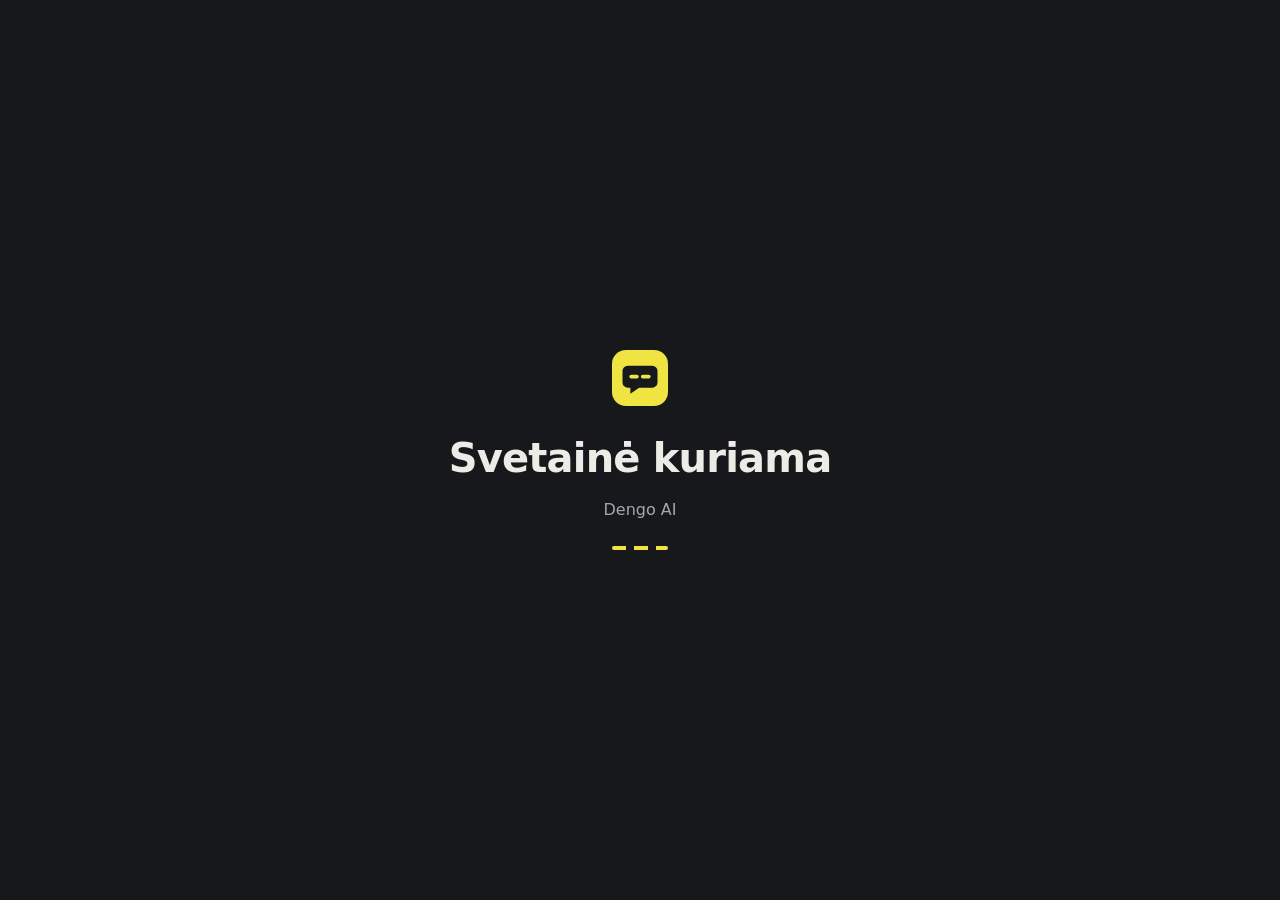
==== index.html @ 095a502c "Add files via upload" ====
<!doctype html>
<html lang="lt">
<head>
<meta charset="utf-8">
<meta name="viewport" content="width=device-width, initial-scale=1, viewport-fit=cover">
<title>Dengo AI</title>
<meta name="robots" content="noindex">
<meta name="theme-color" content="#16181b">
<link rel="icon" type="image/svg+xml" href="data:image/svg+xml,%3Csvg xmlns='http://www.w3.org/2000/svg' viewBox='0 0 32 32'%3E%3Crect width='32' height='32' rx='8' fill='%23f0e442'/%3E%3Cpath d='M9 9h14a3 3 0 0 1 3 3v6.5a3 3 0 0 1-3 3h-7.5L10.5 25v-3.5H9a3 3 0 0 1-3-3V12a3 3 0 0 1 3-3z' fill='%2316181b'/%3E%3Cpath d='M11 15.2h3.2M17.6 15.2h3.4' stroke='%23f0e442' stroke-width='2.2' stroke-linecap='round'/%3E%3C/svg%3E">
<style>
  :root { color-scheme: dark; }
  html, body { height: 100%; margin: 0; }
  body {
    box-sizing: border-box;
    display: grid; place-items: center;
    padding: 24px;
    background: #16181b; color: #ecebe6;
    font: 400 1rem/1.5 system-ui, -apple-system, "Segoe UI", Roboto, Arial, sans-serif;
    -webkit-font-smoothing: antialiased;
  }
  main { text-align: center; }
  .mark { width: 56px; height: 56px; display: block; margin: 0 auto 22px; }
  h1 { margin: 0; font-size: clamp(1.75rem, 5vw, 2.5rem); font-weight: 720; letter-spacing: -0.02em; }
  p { margin: 10px 0 0; color: #a3a8ae; }
  .road {
    width: 56px; height: 4px; margin: 24px auto 0; border-radius: 2px;
    background: repeating-linear-gradient(90deg, #f0e442 0 14px, transparent 14px 22px);
  }
</style>
</head>
<body>
<main>
  <svg class="mark" viewBox="0 0 32 32" aria-hidden="true"><rect width="32" height="32" rx="8" fill="#f0e442"/><path d="M9 9h14a3 3 0 0 1 3 3v6.5a3 3 0 0 1-3 3h-7.5L10.5 25v-3.5H9a3 3 0 0 1-3-3V12a3 3 0 0 1 3-3z" fill="#16181b"/><path d="M11 15.2h3.2M17.6 15.2h3.4" stroke="#f0e442" stroke-width="2.2" stroke-linecap="round"/></svg>
  <h1>Svetainė kuriama</h1>
  <p>Dengo AI</p>
  <div class="road" aria-hidden="true"></div>
</main>
</body>
</html>
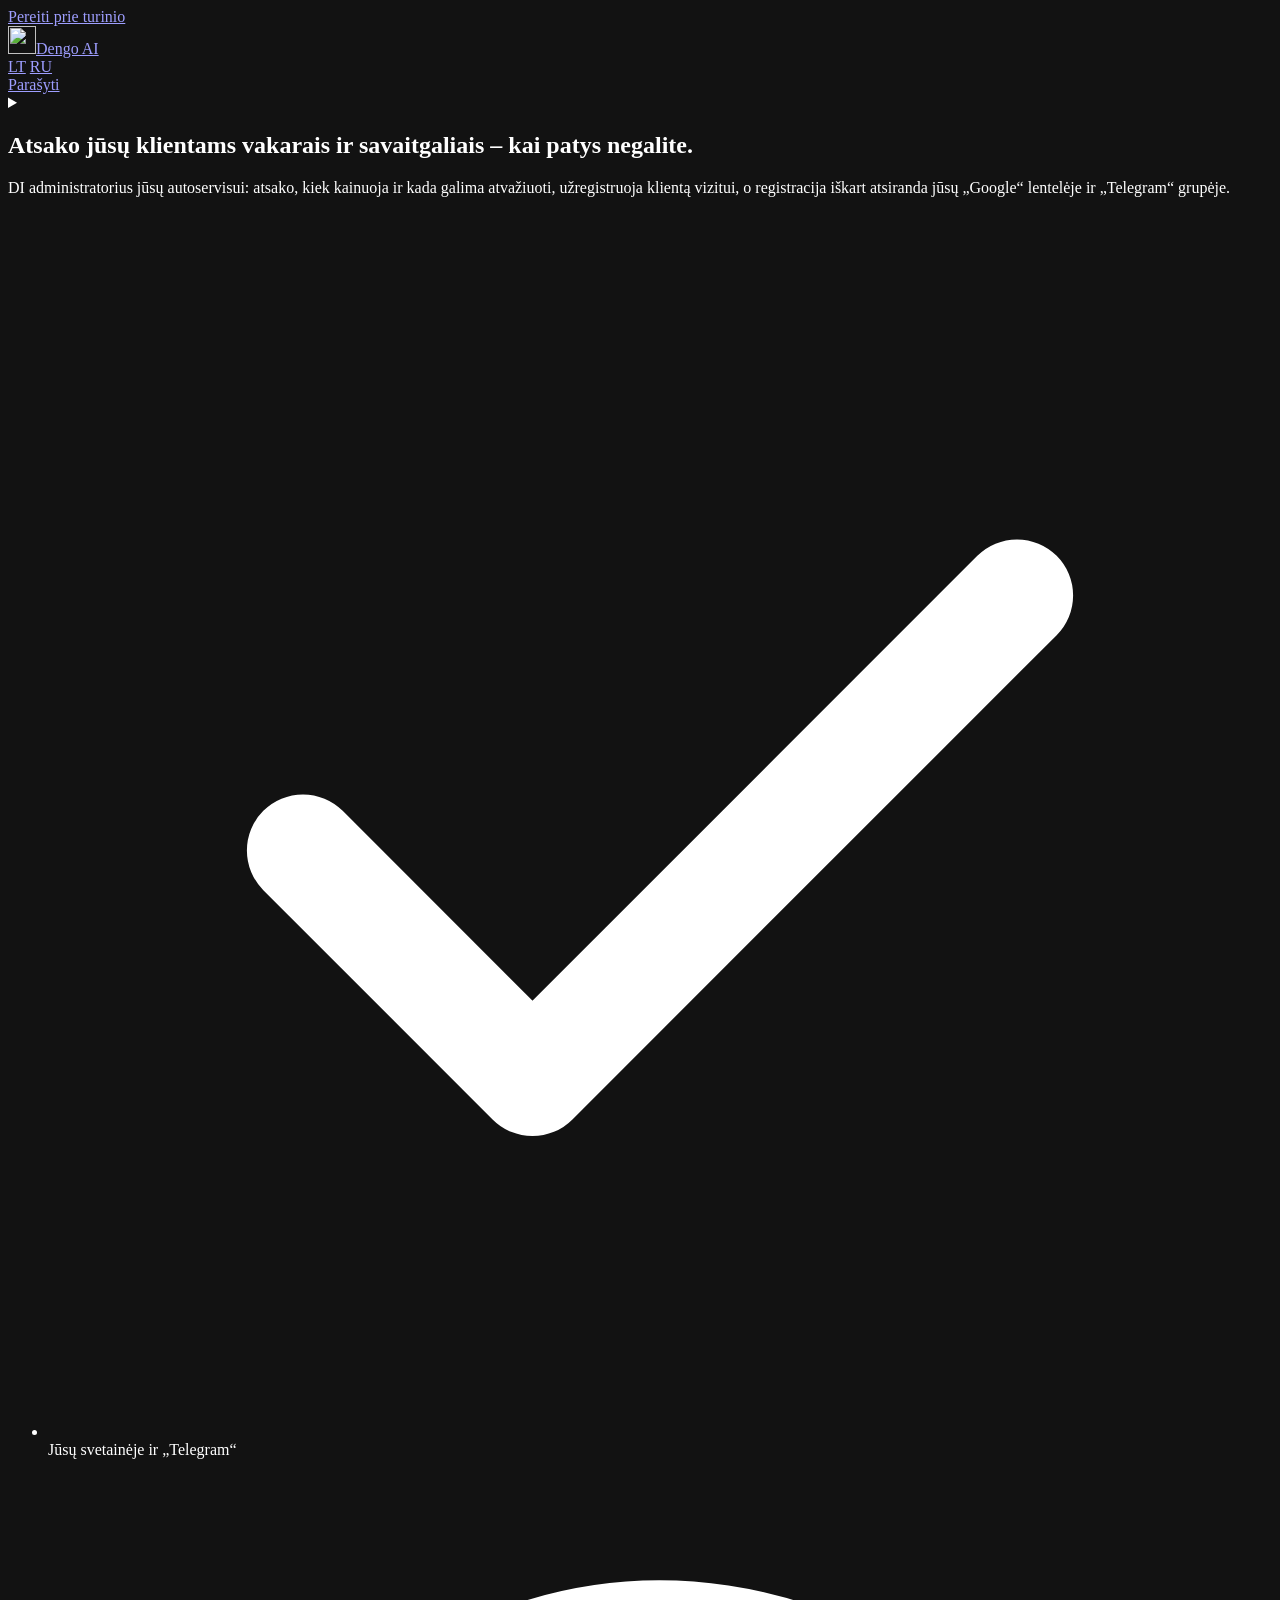
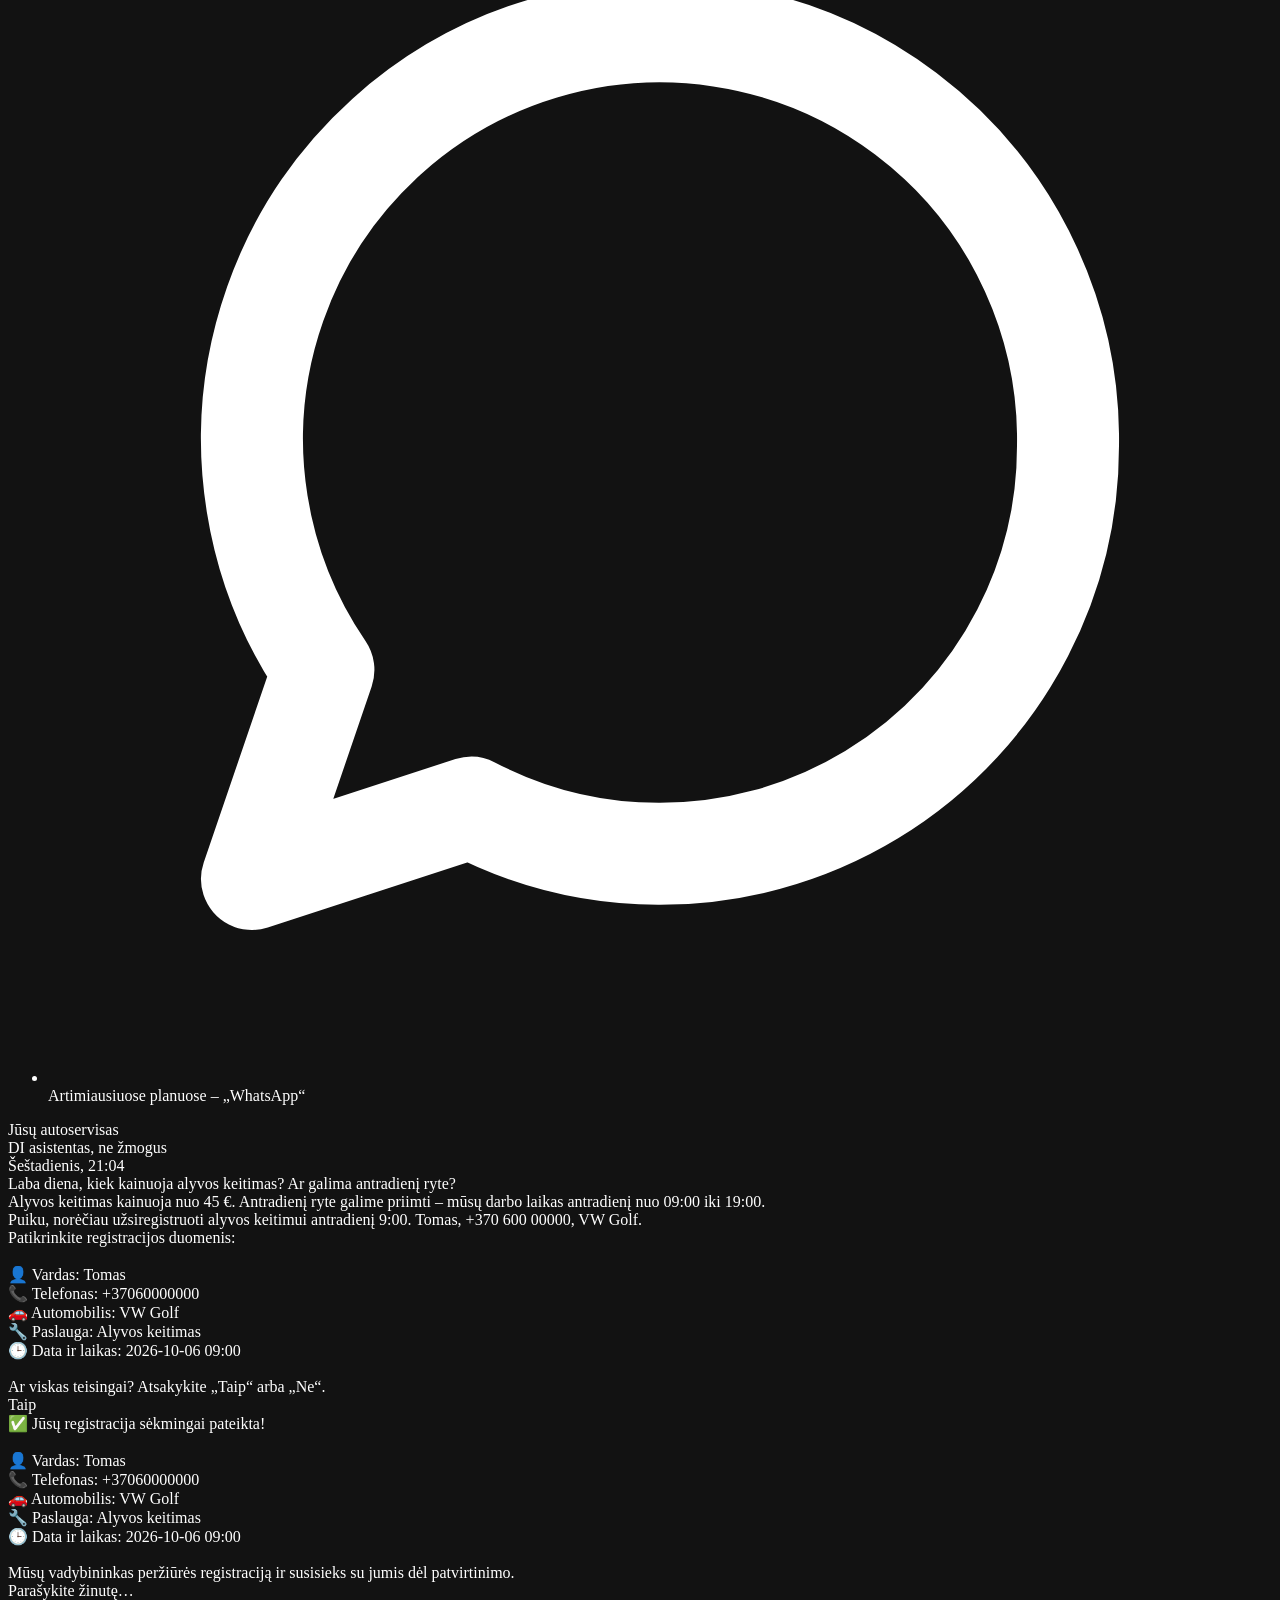
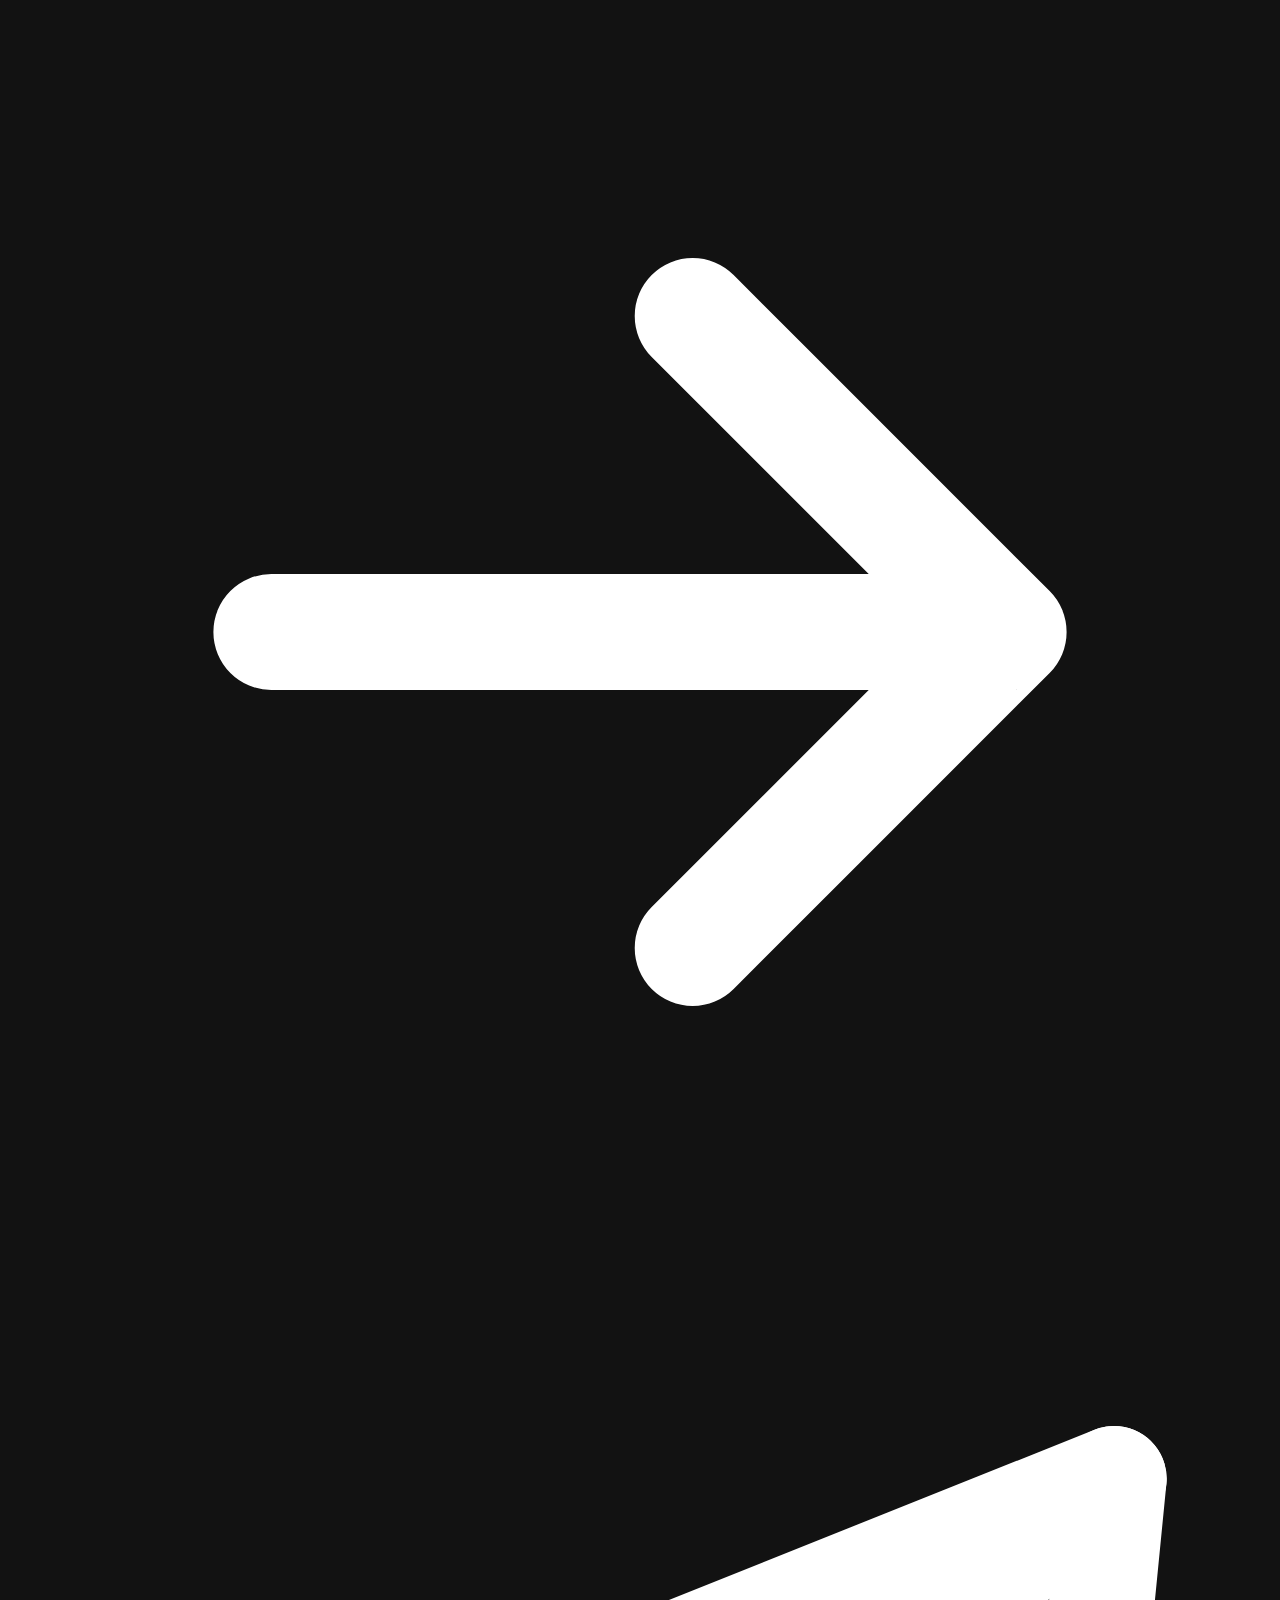
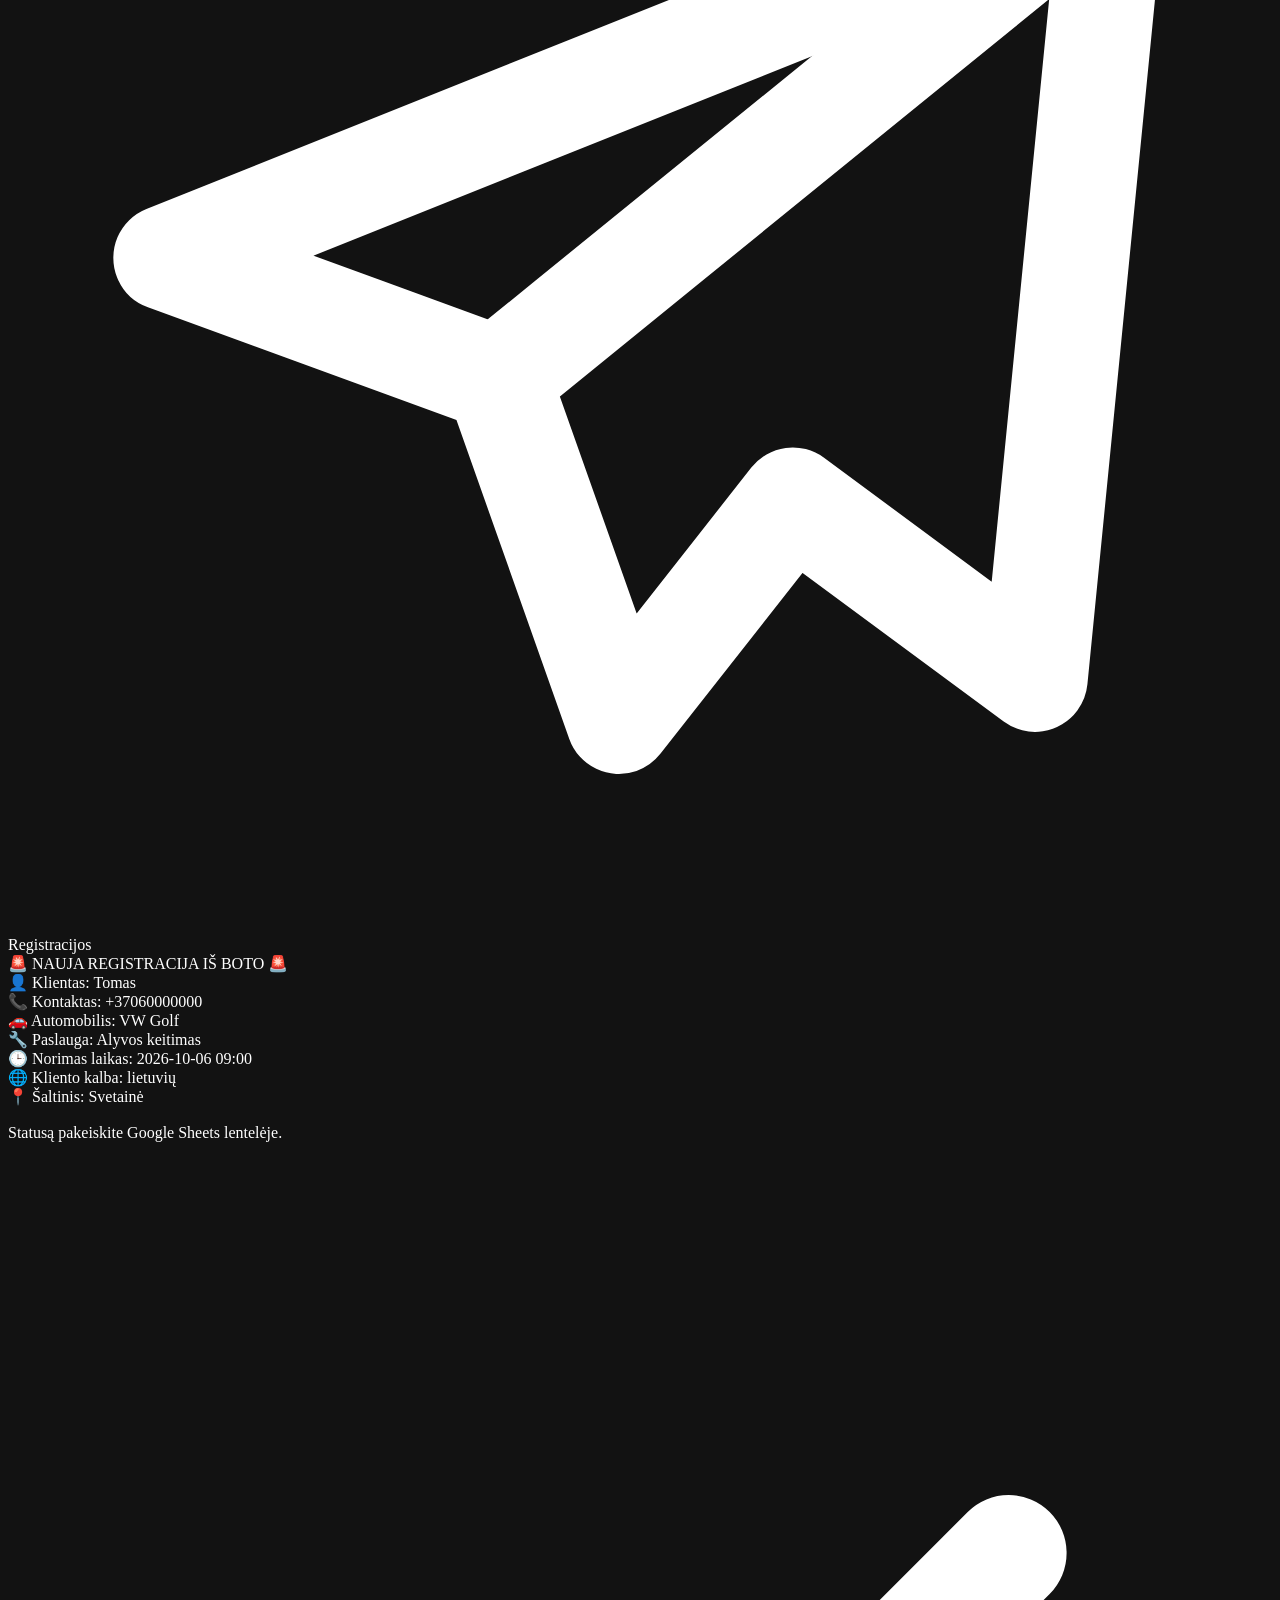
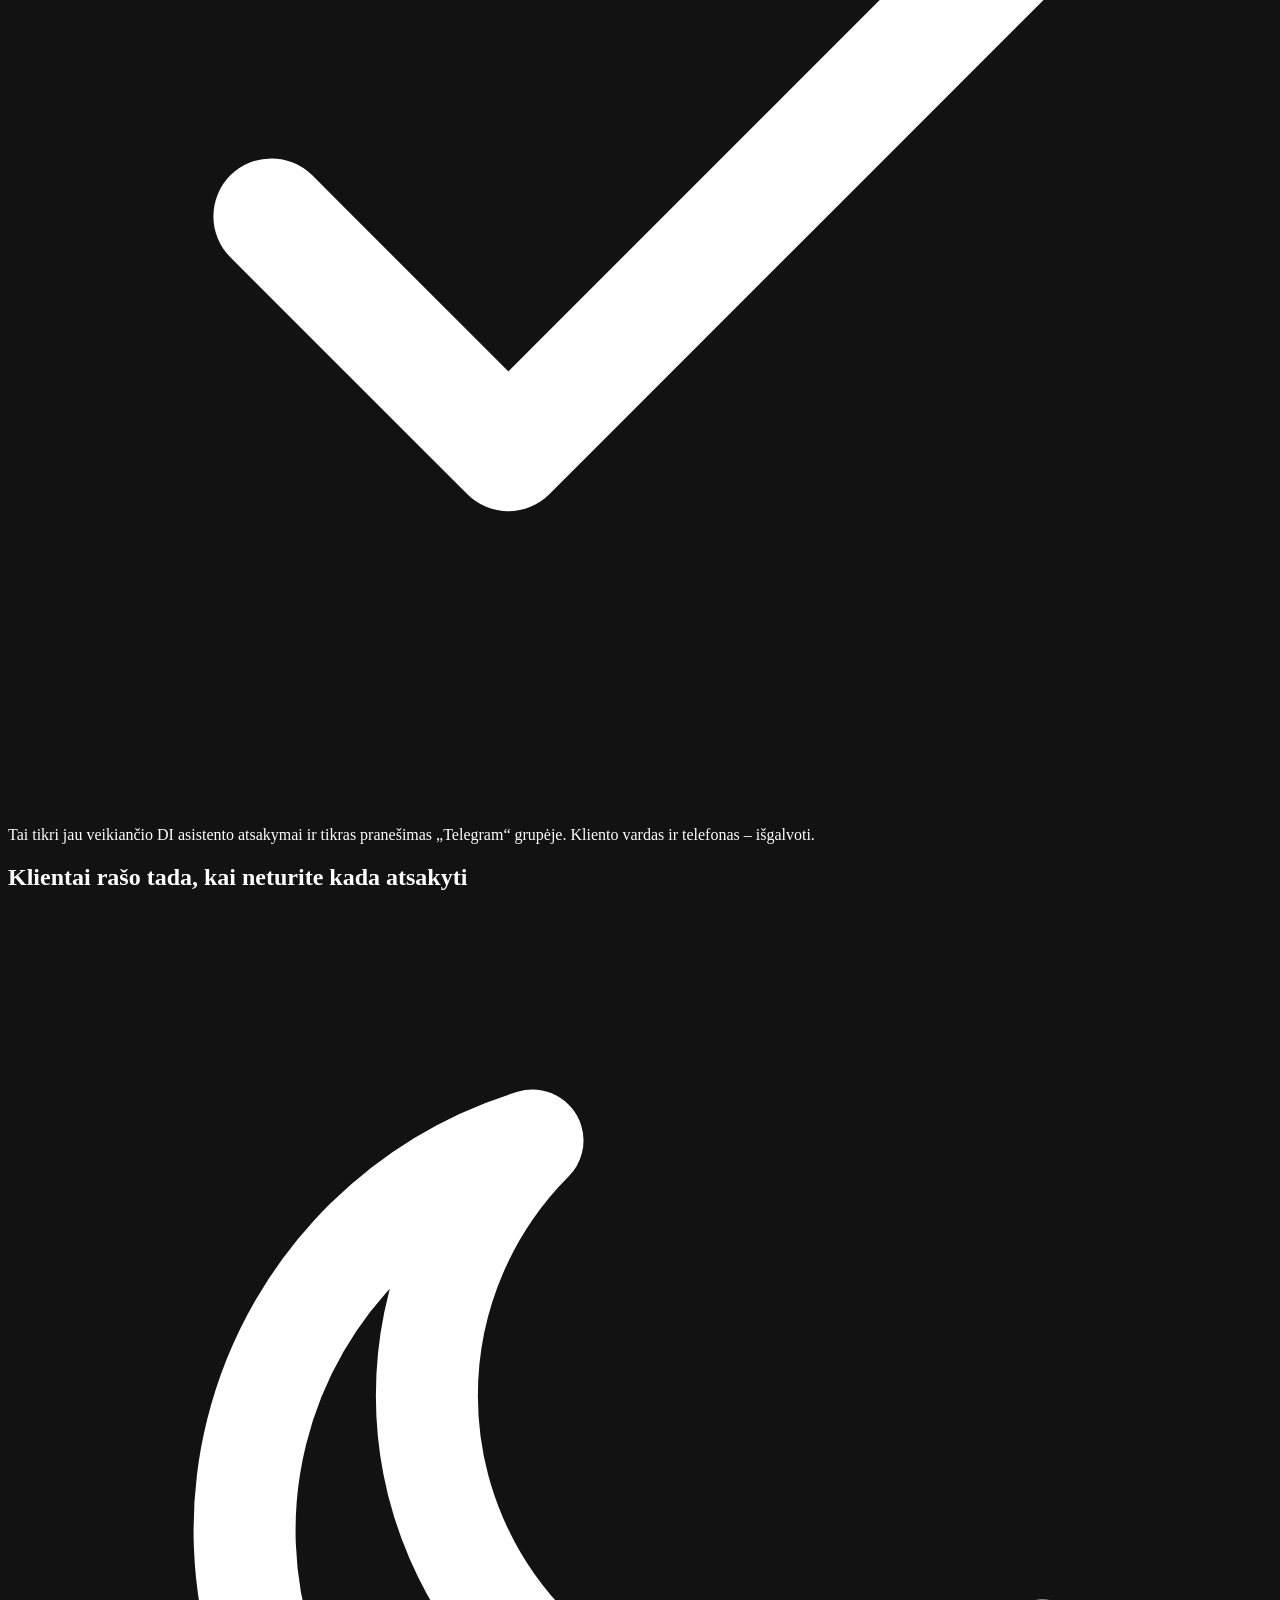
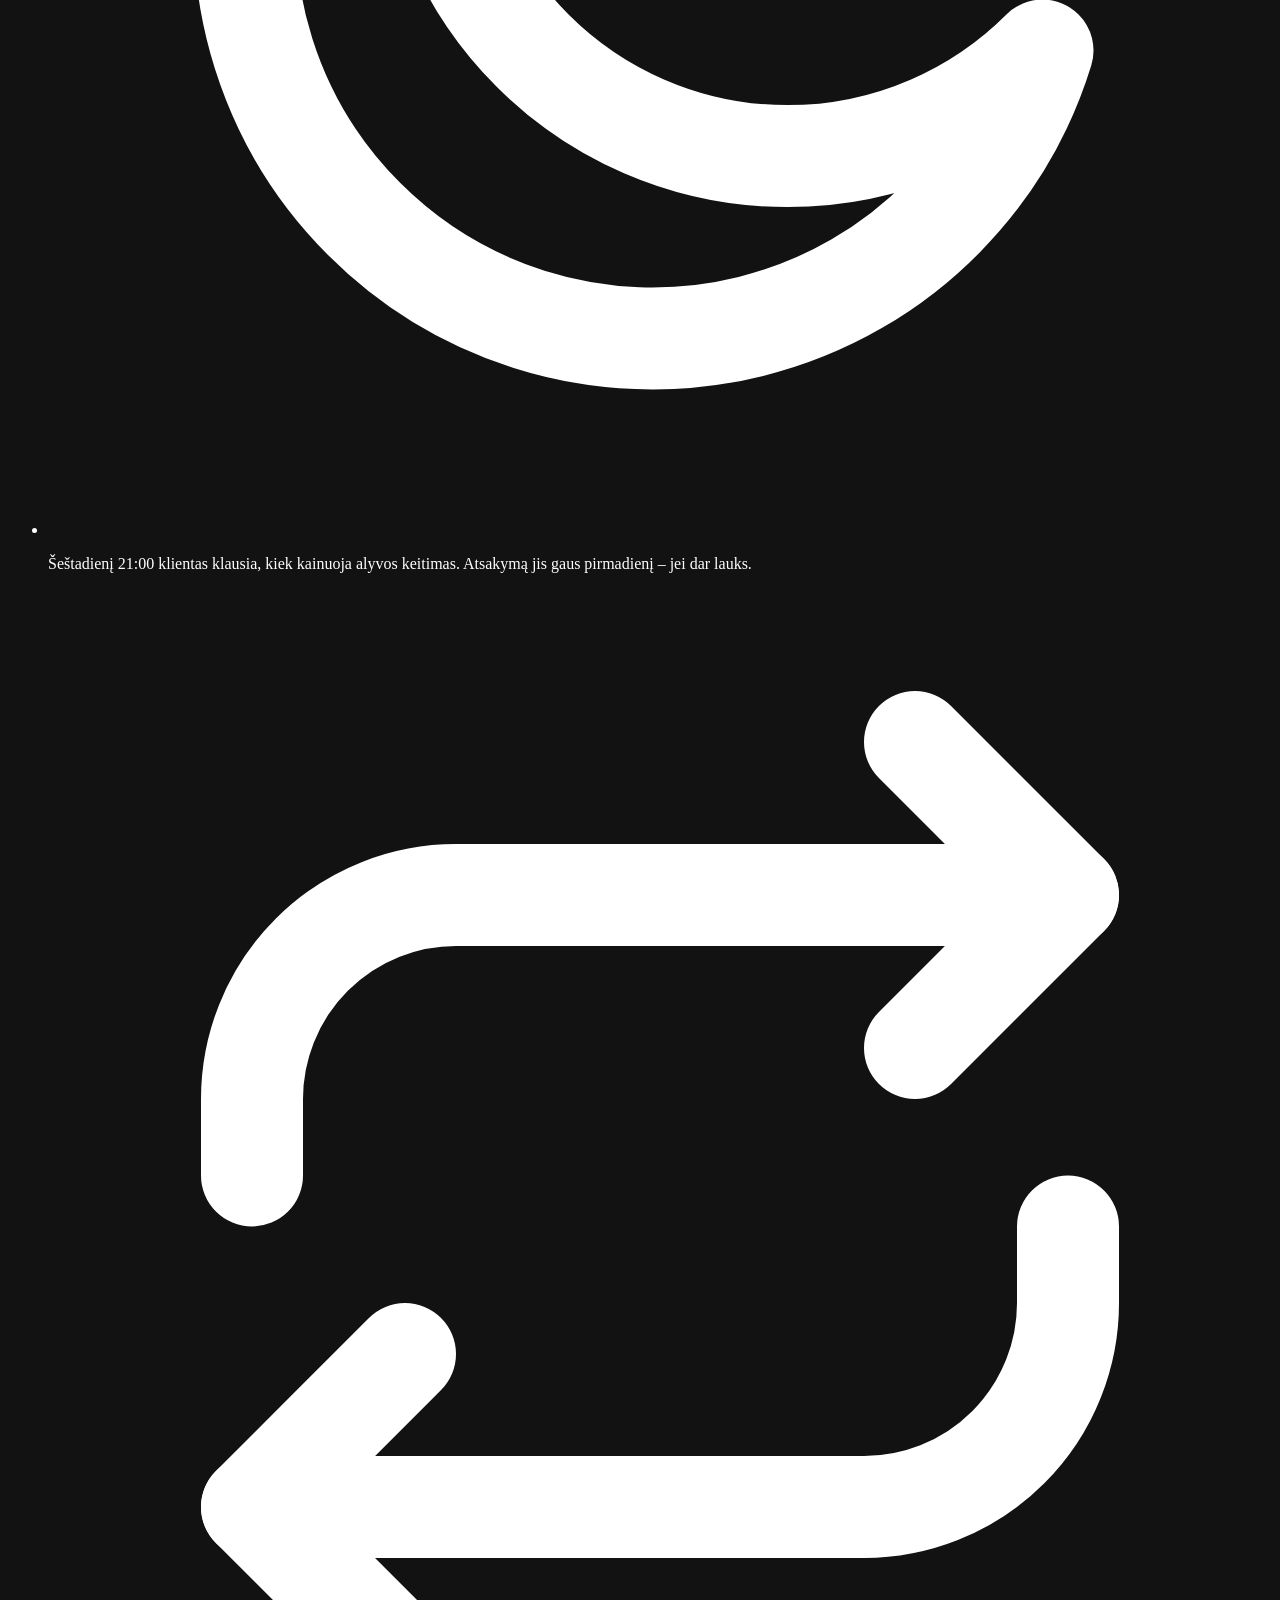
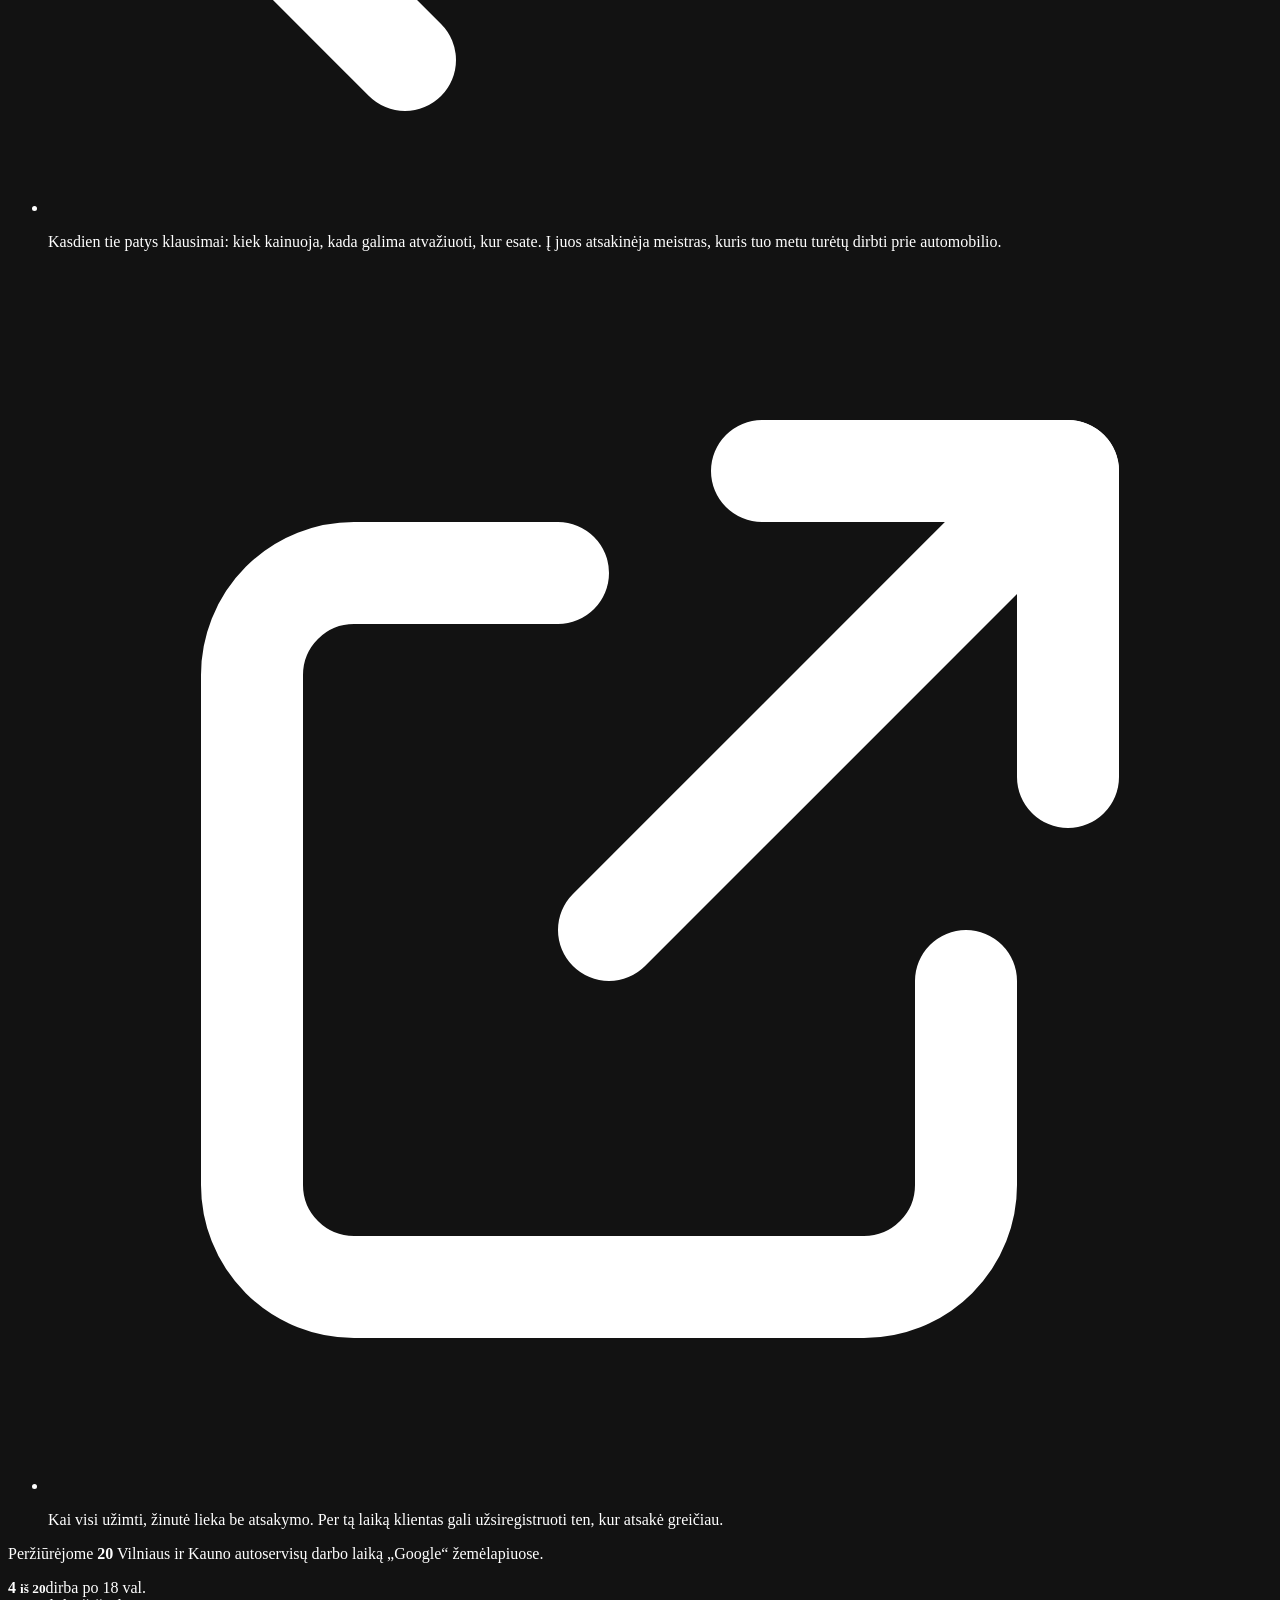
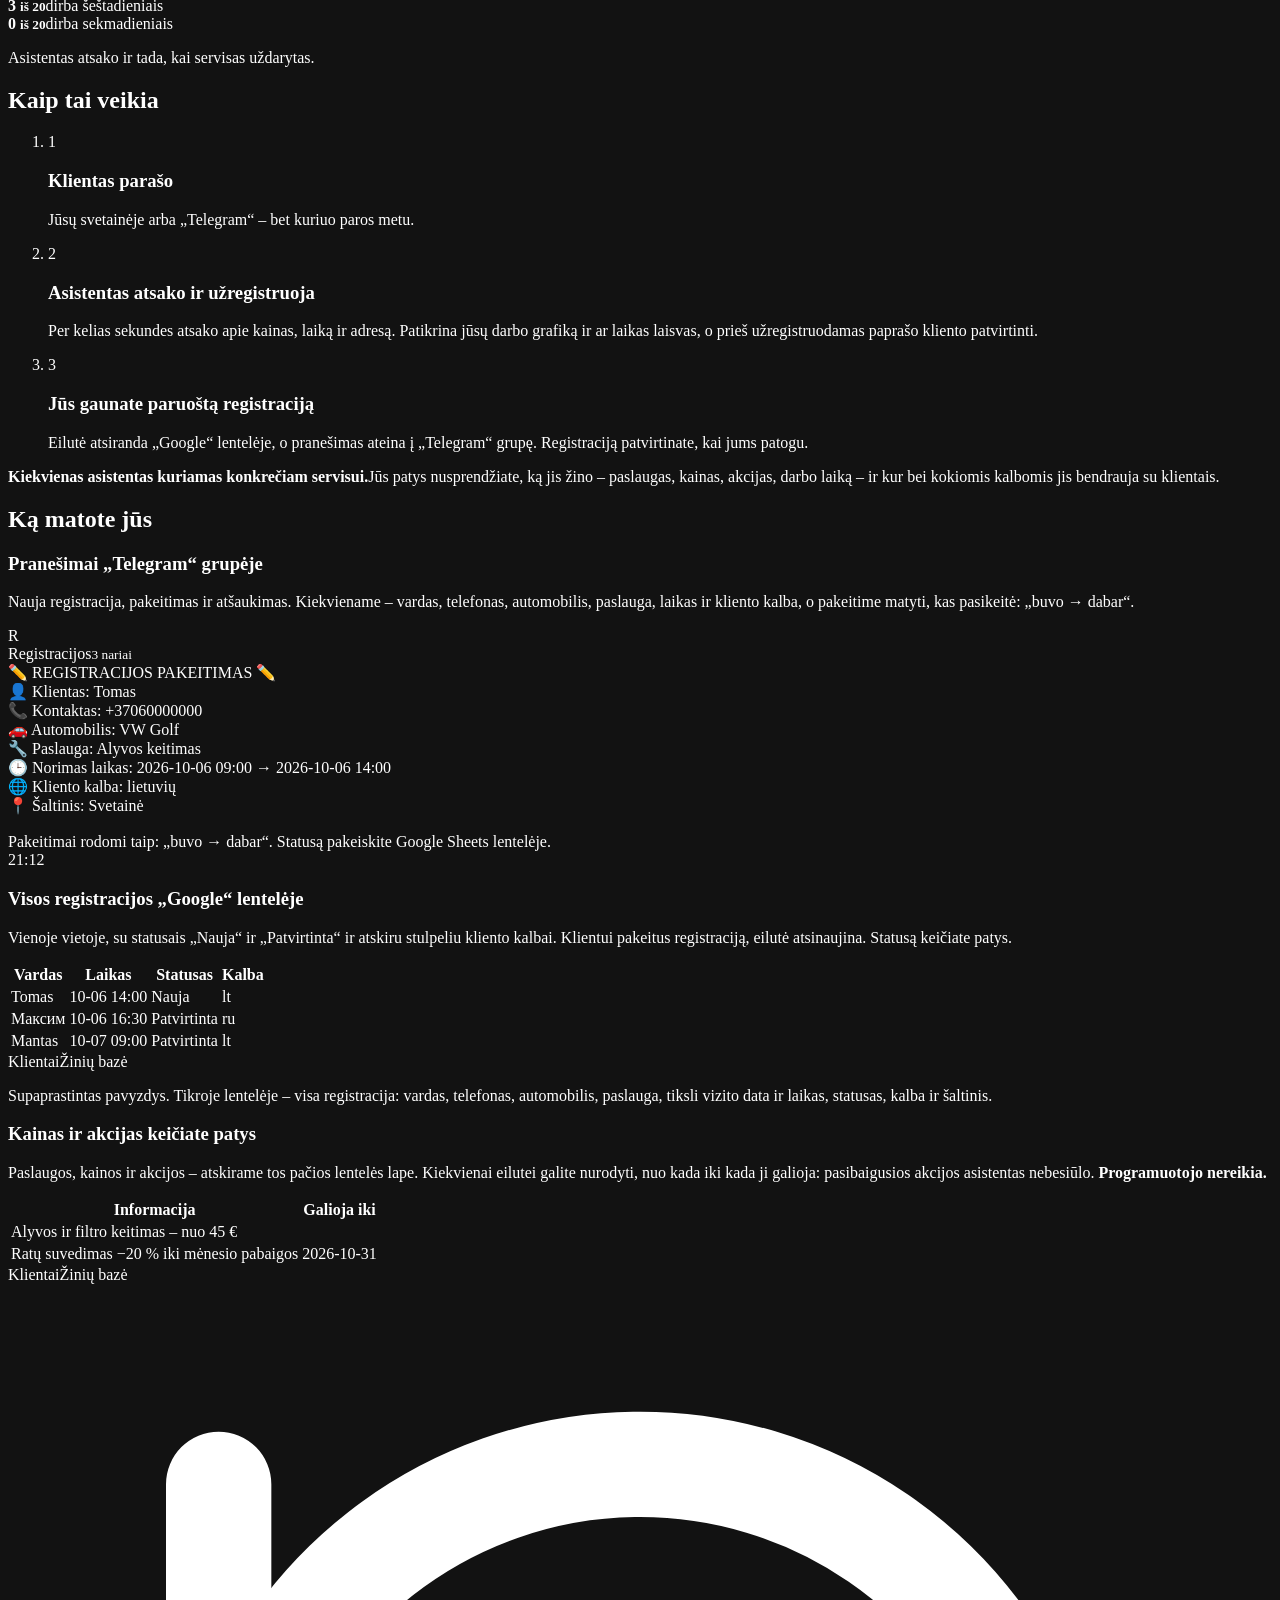
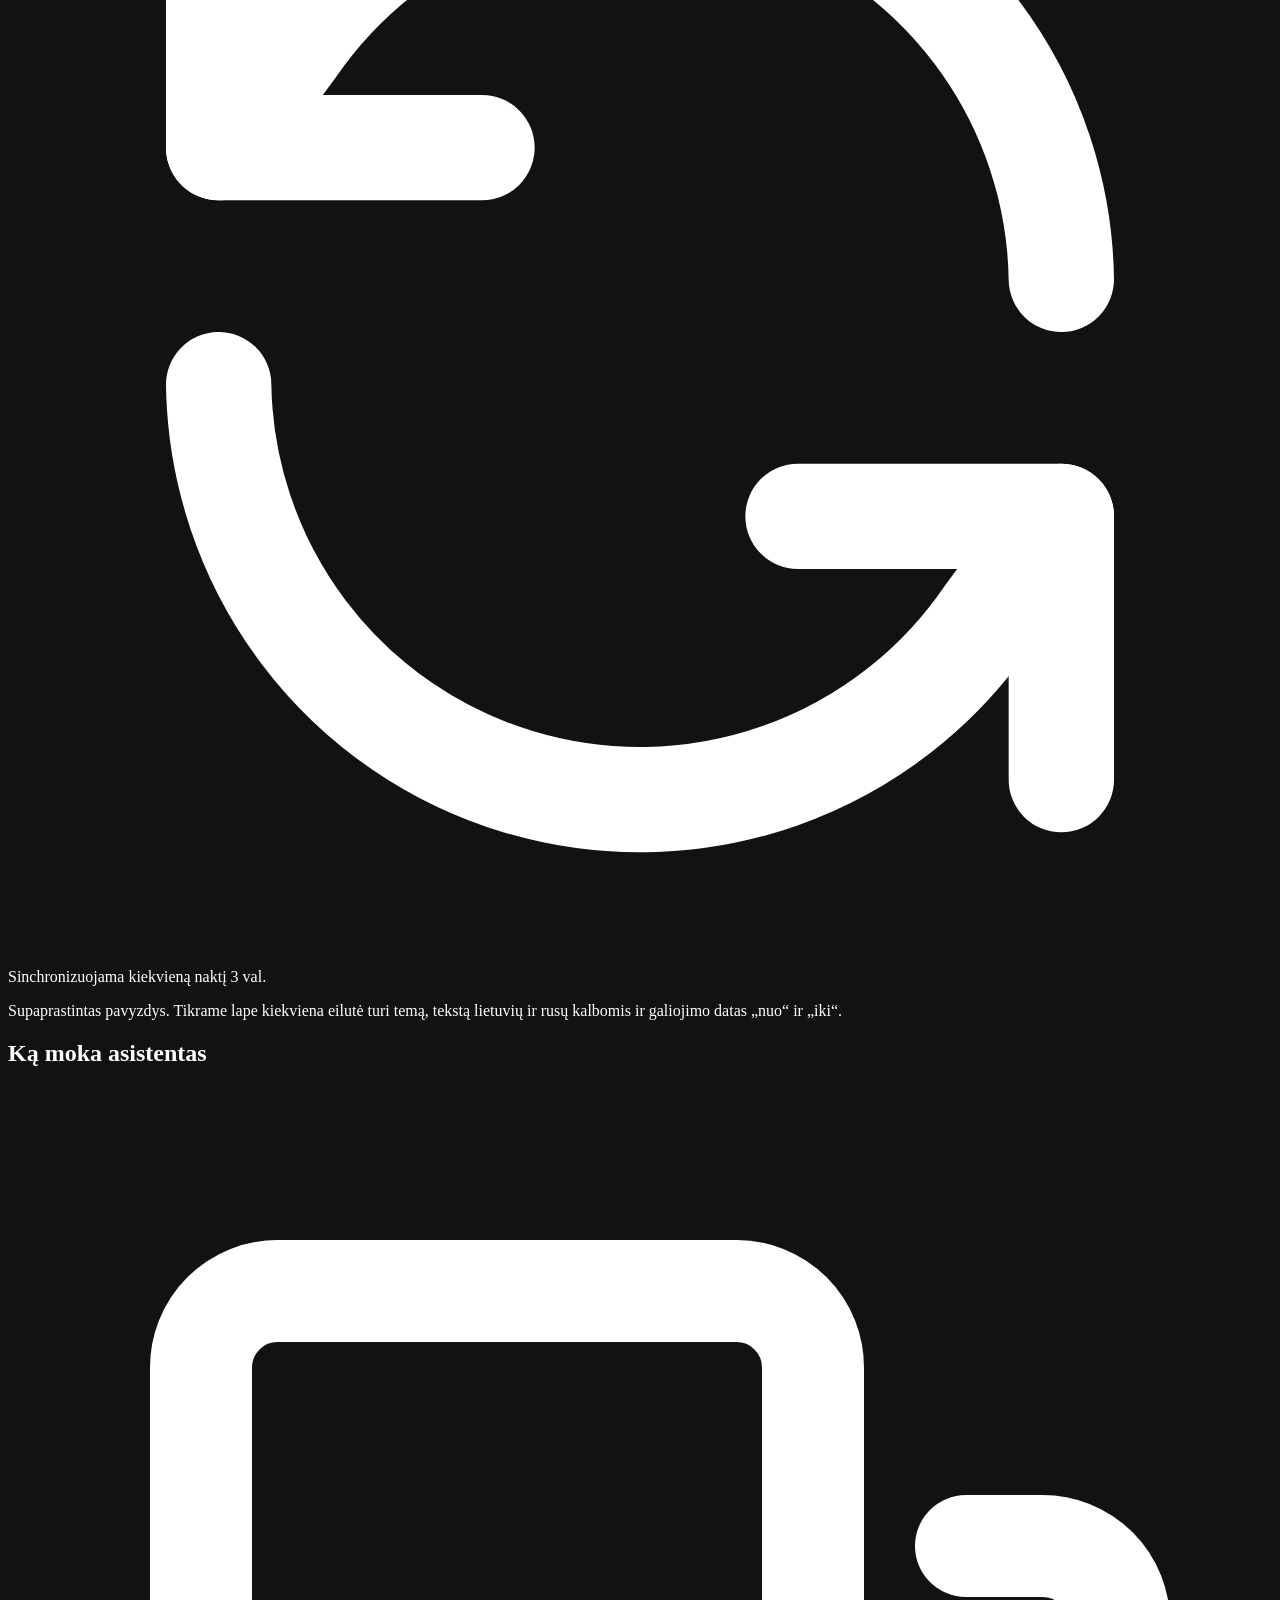
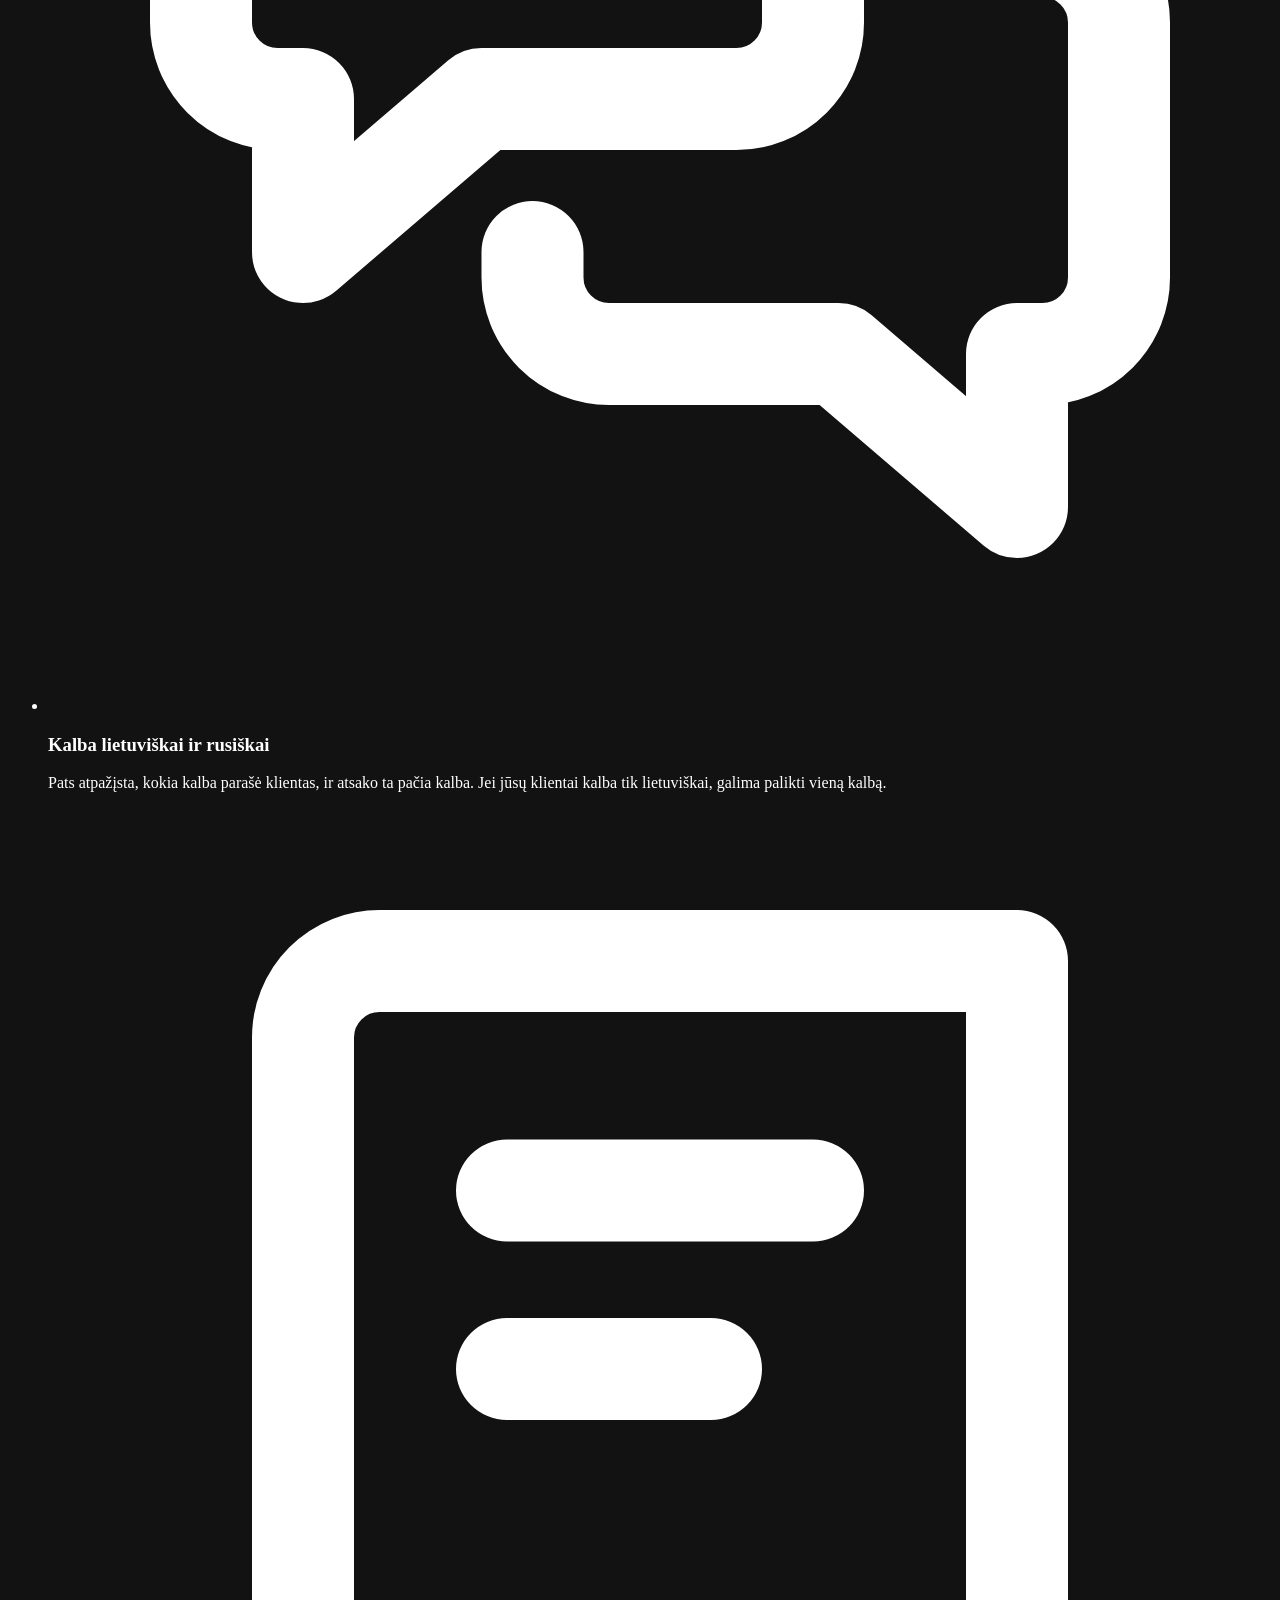
==== commit 07dd83cc: "Add files via upload" ====
--- a/index.html
+++ b/index.html
@@ -1,39 +1,261 @@
 <!doctype html>
-<html lang="lt">
+<html lang="lt" class="no-js">
 <head>
 <meta charset="utf-8">
 <meta name="viewport" content="width=device-width, initial-scale=1, viewport-fit=cover">
-<title>Dengo AI</title>
-<meta name="robots" content="noindex">
+<title>Dengo AI – DI administratorius autoservisui</title>
+<meta name="description" content="Atsako klientams vakarais ir savaitgaliais ir užregistruoja vizitui. Pažiūrėkite, kaip tai veikia.">
 <meta name="theme-color" content="#16181b">
-<link rel="icon" type="image/svg+xml" href="data:image/svg+xml,%3Csvg xmlns='http://www.w3.org/2000/svg' viewBox='0 0 32 32'%3E%3Crect width='32' height='32' rx='8' fill='%23f0e442'/%3E%3Cpath d='M9 9h14a3 3 0 0 1 3 3v6.5a3 3 0 0 1-3 3h-7.5L10.5 25v-3.5H9a3 3 0 0 1-3-3V12a3 3 0 0 1 3-3z' fill='%2316181b'/%3E%3Cpath d='M11 15.2h3.2M17.6 15.2h3.4' stroke='%23f0e442' stroke-width='2.2' stroke-linecap='round'/%3E%3C/svg%3E">
-<style>
-  :root { color-scheme: dark; }
-  html, body { height: 100%; margin: 0; }
-  body {
-    box-sizing: border-box;
-    display: grid; place-items: center;
-    padding: 24px;
-    background: #16181b; color: #ecebe6;
-    font: 400 1rem/1.5 system-ui, -apple-system, "Segoe UI", Roboto, Arial, sans-serif;
-    -webkit-font-smoothing: antialiased;
-  }
-  main { text-align: center; }
-  .mark { width: 56px; height: 56px; display: block; margin: 0 auto 22px; }
-  h1 { margin: 0; font-size: clamp(1.75rem, 5vw, 2.5rem); font-weight: 720; letter-spacing: -0.02em; }
-  p { margin: 10px 0 0; color: #a3a8ae; }
-  .road {
-    width: 56px; height: 4px; margin: 24px auto 0; border-radius: 2px;
-    background: repeating-linear-gradient(90deg, #f0e442 0 14px, transparent 14px 22px);
-  }
-</style>
+<meta name="color-scheme" content="dark">
+<link rel="canonical" href="https://dengo-ai.lt/">
+<link rel="alternate" hreflang="lt" href="https://dengo-ai.lt/">
+<link rel="alternate" hreflang="ru" href="https://dengo-ai.lt/ru/">
+<link rel="alternate" hreflang="x-default" href="https://dengo-ai.lt/">
+<meta property="og:type" content="website">
+<meta property="og:site_name" content="Dengo AI">
+<meta property="og:title" content="Dengo AI – DI administratorius autoservisui">
+<meta property="og:description" content="Atsako klientams vakarais ir savaitgaliais ir užregistruoja vizitui. Pažiūrėkite, kaip tai veikia.">
+<meta property="og:url" content="https://dengo-ai.lt/">
+<meta property="og:locale" content="lt_LT">
+<link rel="icon" href="assets/favicon.svg" type="image/svg+xml">
+<link rel="stylesheet" href="assets/style.css">
+<script>document.documentElement.className = 'js';</script>
+<script src="assets/main.js" defer></script>
 </head>
 <body>
-<main>
-  <svg class="mark" viewBox="0 0 32 32" aria-hidden="true"><rect width="32" height="32" rx="8" fill="#f0e442"/><path d="M9 9h14a3 3 0 0 1 3 3v6.5a3 3 0 0 1-3 3h-7.5L10.5 25v-3.5H9a3 3 0 0 1-3-3V12a3 3 0 0 1 3-3z" fill="#16181b"/><path d="M11 15.2h3.2M17.6 15.2h3.4" stroke="#f0e442" stroke-width="2.2" stroke-linecap="round"/></svg>
-  <h1>Svetainė kuriama</h1>
-  <p>Dengo AI</p>
-  <div class="road" aria-hidden="true"></div>
+<a class="skip" href="#turinys">Pereiti prie turinio</a>
+
+<header class="topbar">
+  <div class="wrap topbar__in">
+    <a class="brand" href="./"><img class="brand__mark" src="assets/favicon.svg" alt="" width="28" height="28">Dengo AI</a>
+    <nav class="lang" aria-label="Kalba">
+      <a href="./" lang="lt" hreflang="lt" aria-current="true">LT</a>
+      <a href="ru/" lang="ru" hreflang="ru">RU</a>
+    </nav>
+    <a class="btn btn--ghost btn--sm" href="#kontaktai">Parašyti</a>
+    <details class="menu">
+      <summary class="menu__btn" aria-label="Meniu"><span></span><span></span><span></span></summary>
+      <nav class="menu__panel" aria-label="Meniu">
+        <a href="#problema">Problema</a>
+        <a href="#kaip">Kaip veikia</a>
+        <a href="#matote">Ką matote jūs</a>
+        <a href="#galimybes">Galimybės</a>
+        <a href="#duk">Dažni klausimai</a>
+        <a href="#kontaktai">Susisiekite su mumis</a>
+      </nav>
+    </details>
+  </div>
+</header>
+
+<main id="turinys">
+
+  <!-- 1. Pirmas ekranas -->
+  <section class="hero">
+    <div class="wrap hero__grid">
+      <div class="hero__text">
+        <h1>Atsako jūsų klientams vakarais ir savaitgaliais – kai patys negalite.</h1>
+        <p class="lead">DI administratorius jūsų autoservisui: atsako, kiek kainuoja ir kada galima atvažiuoti, užregistruoja klientą vizitui, o registracija iškart atsiranda jūsų „Google“ lentelėje ir „Telegram“ grupėje.</p>
+        <ul class="channels">
+          <li><svg viewBox="0 0 24 24" fill="none" stroke="currentColor" stroke-width="2.2" stroke-linecap="round" stroke-linejoin="round" aria-hidden="true"><path d="M5 12.5l4.5 4.5L19 7.5"/></svg>Jūsų svetainėje ir „Telegram“</li>
+          <li class="is-wa"><svg viewBox="0 0 24 24" fill="none" stroke="currentColor" stroke-width="2" stroke-linecap="round" stroke-linejoin="round" aria-hidden="true"><path d="M20 11.5a8 8 0 0 1-11.7 7.1L4 20l1.4-4.1A8 8 0 1 1 20 11.5z"/></svg>Artimiausiuose planuose – „WhatsApp“</li>
+        </ul>
+      </div>
+
+      <!-- Pokalbio pavyzdys: išgalvoti duomenys, kaip ir vaizdo įrašuose -->
+      <div class="demo" data-demo aria-hidden="true">
+        <div class="phone">
+          <div class="phone__screen">
+            <div class="chat-head">
+              <div class="chat-head__name">Jūsų autoservisas</div>
+              <div class="chat-head__ai">DI asistentas, ne žmogus</div>
+            </div>
+            <div class="chat-body">
+              <div class="chat-stamp">Šeštadienis, 21:04</div>
+              <div class="msg msg--me" data-step="1">Laba diena, kiek kainuoja alyvos keitimas? Ar galima antradienį ryte?</div>
+              <div class="msg msg--typing" data-step="2"><i></i><i></i><i></i></div>
+              <div class="msg msg--bot" data-step="3">Alyvos keitimas kainuoja nuo 45 €. Antradienį ryte galime priimti – mūsų darbo laikas antradienį nuo 09:00 iki 19:00.</div>
+              <div class="msg msg--me" data-step="4">Puiku, norėčiau užsiregistruoti alyvos keitimui antradienį 9:00. Tomas, +370 600 00000, VW Golf.</div>
+              <div class="msg msg--typing" data-step="5"><i></i><i></i><i></i></div>
+              <div class="msg msg--bot" data-step="6">Patikrinkite registracijos duomenis:<br><br>👤 Vardas: Tomas<br>📞 Telefonas: +37060000000<br>🚗 Automobilis: VW Golf<br>🔧 Paslauga: Alyvos keitimas<br>🕒 Data ir laikas: 2026-10-06 09:00<br><br>Ar viskas teisingai? Atsakykite „Taip“ arba „Ne“.</div>
+              <div class="msg msg--me" data-step="7">Taip</div>
+              <div class="msg msg--typing" data-step="8"><i></i><i></i><i></i></div>
+              <div class="msg msg--bot" data-step="9" data-think="1200">✅ Jūsų registracija sėkmingai pateikta!<br><br>👤 Vardas: Tomas<br>📞 Telefonas: +37060000000<br>🚗 Automobilis: VW Golf<br>🔧 Paslauga: Alyvos keitimas<br>🕒 Data ir laikas: 2026-10-06 09:00<br><br>Mūsų vadybininkas peržiūrės registraciją ir susisieks su jumis dėl patvirtinimo.</div>
+            </div>
+            <div class="chat-input"><span class="chat-field" data-field>Parašykite žinutę…</span><span class="chat-send"><svg viewBox="0 0 24 24" fill="none" stroke="currentColor" stroke-width="2.2" stroke-linecap="round" stroke-linejoin="round" aria-hidden="true"><path d="M5 12h14M13 6l6 6-6 6"/></svg></span></div>
+          </div>
+        </div>
+        <div class="notice" data-step="10">
+          <div class="notice__group"><svg viewBox="0 0 24 24" fill="none" stroke="currentColor" stroke-width="2" stroke-linecap="round" stroke-linejoin="round" aria-hidden="true"><path d="M21 4L3 11.2l6.3 2.3L11.6 20l3.3-4.2 4.6 3.4z"/><path d="M9.3 13.5L21 4"/></svg>Registracijos</div>
+          <div class="notice__title">🚨 NAUJA REGISTRACIJA IŠ BOTO 🚨</div>
+          👤 Klientas: Tomas<br>📞 Kontaktas: +37060000000<br>🚗 Automobilis: VW Golf<br>🔧 Paslauga: Alyvos keitimas<br>🕒 Norimas laikas: 2026-10-06 09:00<br>🌐 Kliento kalba: lietuvių<br>📍 Šaltinis: Svetainė<br><br>Statusą pakeiskite Google Sheets lentelėje.
+        </div>
+        <p class="demo__real"><svg viewBox="0 0 24 24" fill="none" stroke="currentColor" stroke-width="2.2" stroke-linecap="round" stroke-linejoin="round" aria-hidden="true"><path d="M5 12.5l4.5 4.5L19 7.5"/></svg><span>Tai tikri jau veikiančio DI asistento atsakymai ir tikras pranešimas „Telegram“ grupėje. Kliento vardas ir telefonas – išgalvoti.</span></p>
+      </div>
+
+    </div>
+  </section>
+
+  <!-- 2. Problema -->
+  <section class="section" id="problema">
+    <div class="wrap">
+      <h2>Klientai rašo tada, kai neturite kada atsakyti</h2>
+      <ul class="scenes">
+        <li><span class="ico"><svg viewBox="0 0 24 24" fill="none" stroke="currentColor" stroke-width="2" stroke-linecap="round" stroke-linejoin="round" aria-hidden="true"><path d="M19.5 14.5A8 8 0 1 1 9.5 4.5a6.3 6.3 0 0 0 10 10z"/></svg></span><p>Šeštadienį 21:00 klientas klausia, kiek kainuoja alyvos keitimas. Atsakymą jis gaus pirmadienį – jei dar lauks.</p></li>
+        <li><span class="ico"><svg viewBox="0 0 24 24" fill="none" stroke="currentColor" stroke-width="2" stroke-linecap="round" stroke-linejoin="round" aria-hidden="true"><path d="M17 3l3 3-3 3"/><path d="M4 11.5V10a4 4 0 0 1 4-4h12"/><path d="M7 21l-3-3 3-3"/><path d="M20 12.5V14a4 4 0 0 1-4 4H4"/></svg></span><p>Kasdien tie patys klausimai: kiek kainuoja, kada galima atvažiuoti, kur esate. Į juos atsakinėja meistras, kuris tuo metu turėtų dirbti prie automobilio.</p></li>
+        <li class="is-key"><span class="ico"><svg viewBox="0 0 24 24" fill="none" stroke="currentColor" stroke-width="2" stroke-linecap="round" stroke-linejoin="round" aria-hidden="true"><path d="M14 4h6v6"/><path d="M20 4l-9 9"/><path d="M18 14v4a2 2 0 0 1-2 2H6a2 2 0 0 1-2-2V8a2 2 0 0 1 2-2h4"/></svg></span><p>Kai visi užimti, žinutė lieka be atsakymo. <span class="mark">Per tą laiką klientas gali užsiregistruoti ten, kur atsakė greičiau.</span></p></li>
+      </ul>
+
+      <!-- Darbo laikas iš „Google“ žemėlapių: 20 autoservisų (10 Vilniaus, 10 Kauno), peržiūrėta 2026 m. spalio mėn. -->
+      <div class="stat">
+        <p class="stat__intro">Peržiūrėjome <b class="hl">20</b> Vilniaus ir Kauno autoservisų darbo laiką „Google“ žemėlapiuose.</p>
+        <div class="stat__nums">
+          <div><b>4 <small>iš 20</small></b><span>dirba po 18 val.</span></div>
+          <div><b>3 <small>iš 20</small></b><span>dirba šeštadieniais</span></div>
+          <div><b>0 <small>iš 20</small></b><span>dirba sekmadieniais</span></div>
+        </div>
+        <p class="stat__note">Asistentas atsako ir tada, kai servisas uždarytas.</p>
+      </div>
+    </div>
+  </section>
+
+  <!-- 3. Kaip tai veikia -->
+  <section class="section" id="kaip">
+    <div class="wrap">
+      <h2>Kaip tai veikia</h2>
+      <ol class="road">
+        <li><span class="road__n" aria-hidden="true">1</span><h3>Klientas parašo</h3><p>Jūsų svetainėje arba „Telegram“ – bet kuriuo paros metu.</p></li>
+        <li><span class="road__n" aria-hidden="true">2</span><h3>Asistentas atsako ir užregistruoja</h3><p>Per kelias sekundes atsako apie kainas, laiką ir adresą. Patikrina jūsų darbo grafiką ir ar laikas laisvas, o prieš užregistruodamas paprašo kliento patvirtinti.</p></li>
+        <li><span class="road__n" aria-hidden="true">3</span><h3>Jūs gaunate paruoštą registraciją</h3><p>Eilutė atsiranda „Google“ lentelėje, o pranešimas ateina į „Telegram“ grupę. Registraciją patvirtinate, kai jums patogu.</p></li>
+      </ol>
+      <p class="note"><strong>Kiekvienas asistentas kuriamas konkrečiam servisui.</strong>Jūs patys nusprendžiate, ką jis žino – paslaugas, kainas, akcijas, darbo laiką – ir kur bei kokiomis kalbomis jis bendrauja su klientais.</p>
+    </div>
+  </section>
+
+  <!-- 5. Ką matote jūs -->
+  <section class="section" id="matote">
+    <div class="wrap">
+      <h2>Ką matote jūs</h2>
+      <div class="owner">
+        <article class="owner__item">
+          <div>
+            <h3>Pranešimai „Telegram“ grupėje</h3>
+            <p>Nauja registracija, pakeitimas ir atšaukimas. Kiekviename – vardas, telefonas, automobilis, paslauga, laikas ir kliento kalba, o pakeitime matyti, kas pasikeitė: „buvo → dabar“.</p>
+          </div>
+          <div class="mock mock--tg" aria-hidden="true">
+            <div class="tg__head"><span class="tg__avatar">R</span><div>Registracijos<small>3 nariai</small></div></div>
+            <div class="tg__msg">
+              <div class="tg__title">✏️ REGISTRACIJOS PAKEITIMAS ✏️</div>
+              👤 Klientas: Tomas<br>📞 Kontaktas: +37060000000<br>🚗 Automobilis: VW Golf<br>🔧 Paslauga: Alyvos keitimas<br>🕒 Norimas laikas: 2026-10-06 09:00 → 2026-10-06 14:00<br>🌐 Kliento kalba: lietuvių<br>📍 Šaltinis: Svetainė<br><br>Pakeitimai rodomi taip: „buvo → dabar“. Statusą pakeiskite Google Sheets lentelėje.
+              <div class="tg__time">21:12</div>
+            </div>
+          </div>
+        </article>
+
+        <article class="owner__item">
+          <div>
+            <h3>Visos registracijos „Google“ lentelėje</h3>
+            <p>Vienoje vietoje, su statusais „Nauja“ ir „Patvirtinta“ ir atskiru stulpeliu kliento kalbai. Klientui pakeitus registraciją, eilutė atsinaujina. Statusą keičiate patys.</p>
+          </div>
+          <div>
+          <div class="mock mock--sheet" aria-hidden="true">
+            <div class="sheet__scroll">
+              <table class="sheet">
+                <tr><th>Vardas</th><th>Laikas</th><th>Statusas</th><th>Kalba</th></tr>
+                <tr><td>Tomas</td><td>10-06 14:00</td><td><span class="chip chip--new">Nauja</span></td><td>lt</td></tr>
+                <tr><td>Максим</td><td>10-06 16:30</td><td><span class="chip chip--ok">Patvirtinta</span></td><td>ru</td></tr>
+                <tr><td>Mantas</td><td>10-07 09:00</td><td><span class="chip chip--ok">Patvirtinta</span></td><td>lt</td></tr>
+              </table>
+            </div>
+            <div class="sheet__tabs"><span class="is-active">Klientai</span><span>Žinių bazė</span></div>
+          </div>
+          <p class="mock-note mock-note--plain">Supaprastintas pavyzdys. Tikroje lentelėje – visa registracija: vardas, telefonas, automobilis, paslauga, tiksli vizito data ir laikas, statusas, kalba ir šaltinis.</p>
+          </div>
+        </article>
+
+        <article class="owner__item">
+          <div>
+            <h3>Kainas ir akcijas keičiate patys</h3>
+            <p>Paslaugos, kainos ir akcijos – atskirame tos pačios lentelės lape. Kiekvienai eilutei galite nurodyti, nuo kada iki kada ji galioja: pasibaigusios akcijos asistentas nebesiūlo. <b>Programuotojo nereikia.</b></p>
+          </div>
+          <div>
+            <div class="mock mock--sheet" aria-hidden="true">
+              <div class="sheet__scroll">
+                <table class="sheet">
+                  <tr><th>Informacija</th><th>Galioja iki</th></tr>
+                  <tr><td class="wrap">Alyvos ir filtro keitimas – nuo 45 €</td><td></td></tr>
+                  <tr><td class="wrap">Ratų suvedimas −20 % iki mėnesio pabaigos</td><td>2026-10-31</td></tr>
+                </table>
+              </div>
+              <div class="sheet__tabs"><span>Klientai</span><span class="is-active">Žinių bazė</span></div>
+            </div>
+            <p class="mock-note"><svg viewBox="0 0 24 24" fill="none" stroke="currentColor" stroke-width="2" stroke-linecap="round" stroke-linejoin="round" aria-hidden="true"><path d="M20 11a8 8 0 0 0-14.6-4.4L4 8.5"/><path d="M4 3.5v5h5"/><path d="M4 13a8 8 0 0 0 14.6 4.4l1.4-1.9"/><path d="M20 20.5v-5h-5"/></svg>Sinchronizuojama kiekvieną naktį 3 val.</p>
+            <p class="mock-note mock-note--plain">Supaprastintas pavyzdys. Tikrame lape kiekviena eilutė turi temą, tekstą lietuvių ir rusų kalbomis ir galiojimo datas „nuo“ ir „iki“.</p>
+          </div>
+        </article>
+      </div>
+    </div>
+  </section>
+
+  <!-- 6. Ką moka asistentas -->
+  <section class="section" id="galimybes">
+    <div class="wrap">
+      <h2>Ką moka asistentas</h2>
+      <ul class="feat">
+        <li><span class="ico"><svg viewBox="0 0 24 24" fill="none" stroke="currentColor" stroke-width="2" stroke-linecap="round" stroke-linejoin="round" aria-hidden="true"><path d="M4.5 4h9A1.5 1.5 0 0 1 15 5.5v5a1.5 1.5 0 0 1-1.5 1.5H8.5L5 15v-3h-.5A1.5 1.5 0 0 1 3 10.5v-5A1.5 1.5 0 0 1 4.5 4z"/><path d="M18 9h1.5A1.5 1.5 0 0 1 21 10.5v5a1.5 1.5 0 0 1-1.5 1.5H19v3l-3.5-3H11a1.5 1.5 0 0 1-1.5-1.5V15"/></svg></span><div><h3>Kalba lietuviškai ir rusiškai</h3><p>Pats atpažįsta, kokia kalba parašė klientas, ir atsako ta pačia kalba. Jei jūsų klientai kalba tik lietuviškai, galima palikti vieną kalbą.</p></div></li>
+        <li><span class="ico"><svg viewBox="0 0 24 24" fill="none" stroke="currentColor" stroke-width="2" stroke-linecap="round" stroke-linejoin="round" aria-hidden="true"><path d="M5 4.5A1.5 1.5 0 0 1 6.5 3H19v15H6.5A1.5 1.5 0 0 0 5 19.5z"/><path d="M5 19.5A1.5 1.5 0 0 0 6.5 21H19v-3"/><path d="M9 7.5h6M9 11h4"/></svg></span><div><h3>Atsako pagal jūsų informaciją</h3><p>Paslaugos, kainos „nuo“, darbų trukmė, adresas, darbo laikas, garantija. Kainų ir paslaugų, kurių nėra jūsų sąraše, nesugalvoja.</p></div></li>
+        <li><span class="ico"><svg viewBox="0 0 24 24" fill="none" stroke="currentColor" stroke-width="2" stroke-linecap="round" stroke-linejoin="round" aria-hidden="true"><rect x="3.5" y="5" width="17" height="15.5" rx="2.5"/><path d="M3.5 10h17M8 3v4M16 3v4"/><path d="M8.5 14.5l2 2 4-4"/></svg></span><div><h3>Užregistruoja vizitui</h3><p>Surenka vardą, telefoną, automobilį, paslaugą, dieną ir laiką – klientas gali viską parašyti ir viena žinute. Patikrina darbo laiką, poilsio dienas ir ar laikas neužimtas.</p></div></li>
+        <li><span class="ico"><svg viewBox="0 0 24 24" fill="none" stroke="currentColor" stroke-width="2" stroke-linecap="round" stroke-linejoin="round" aria-hidden="true"><path d="M4 20h4L19 9l-4-4L4 16z"/><path d="M13.5 6.5l4 4"/></svg></span><div><h3>Leidžia klientui pakeisti ar atšaukti registraciją</h3><p>Atšaukti galima tik dar nepatvirtintą registraciją, patvirtintą – tik paskambinus į servisą.</p></div></li>
+        <li><span class="ico"><svg viewBox="0 0 24 24" fill="none" stroke="currentColor" stroke-width="2" stroke-linecap="round" stroke-linejoin="round" aria-hidden="true"><rect x="9" y="3" width="6" height="11" rx="3"/><path d="M5.5 11a6.5 6.5 0 0 0 13 0"/><path d="M12 17.5V21"/></svg></span><div><h3>„Telegram“ supranta balso žinutes</h3></div></li>
+        <li><span class="ico"><svg viewBox="0 0 24 24" fill="none" stroke="currentColor" stroke-width="2" stroke-linecap="round" stroke-linejoin="round" aria-hidden="true"><path d="M12 3l7 3v5.2c0 4.6-3 8.3-7 9.8-4-1.5-7-5.2-7-9.8V6z"/><path d="M9 12l2.2 2.2L15.5 10"/></svg></span><div><h3>Nemato kitų klientų duomenų</h3><p>Registracija įrašoma tik klientui atsakius „Taip“.</p></div></li>
+      </ul>
+    </div>
+  </section>
+
+  <!-- 7. Dažni klausimai -->
+  <section class="section" id="duk">
+    <div class="wrap">
+      <h2>Dažni klausimai</h2>
+      <div class="faq">
+        <details><summary>Ar klientai žino, kad kalba su DI?<span class="plus" aria-hidden="true"></span></summary><p>Taip, kaip to reikalauja ES dirbtinio intelekto aktas. Asistentas tai pasako pasisveikindamas, o svetainės pokalbio lange tai parašyta nuolat.</p></details>
+        <details><summary>Ar asistentas pats patvirtina vizitus?<span class="plus" aria-hidden="true"></span></summary><p>Ne. Jis surenka duomenis ir užregistruoja klientą, o registraciją patvirtina jūsų darbuotojas.</p></details>
+        <details><summary>O jei asistentas nežino atsakymo?<span class="plus" aria-hidden="true"></span></summary><p>Jis atsako tik pagal jūsų pateiktą informaciją ir nieko nesugalvoja. Jei atsakymo nėra, pasako, kad tokios informacijos neturi, ir pasiūlo paskambinti jūsų serviso telefonu.</p></details>
+        <details><summary>Ar reikia turėti svetainę?<span class="plus" aria-hidden="true"></span></summary><p>Ne. Asistentas veikia „Telegram“. Jei svetainę turite, pokalbio langą į ją įdėti nesudėtinga.</p></details>
+        <details><summary>Mano klientai kalba ir lietuviškai, ir rusiškai. Ar asistentas susitvarkys?<span class="plus" aria-hidden="true"></span></summary><p>Taip, tai jau veikia. Asistentas pats atpažįsta, kokia kalba jam parašė klientas, ir atsako ta pačia kalba. Kliento kalba nurodoma ir pranešime „Telegram“ grupėje, ir atskirame lentelės stulpelyje – iš karto matote, kokia kalba su juo bus lengviau susitarti.</p></details>
+        <details><summary>O „WhatsApp“?<span class="plus" aria-hidden="true"></span></summary><p>Kol kas ne – asistentas veikia svetainėje ir „Telegram“. „WhatsApp“ – artimiausias mūsų planas.</p></details>
+        <details><summary>Kiek kainuoja?<span class="plus" aria-hidden="true"></span></summary><p>Kainą aptariame asmeniškai – parašykite mums.</p></details>
+      </div>
+    </div>
+  </section>
+
+  <!-- 8. Ieškome pirmųjų autoservisų + kontaktas -->
+  <section class="section section--cta" id="kontaktai">
+    <div class="wrap">
+      <div class="cta__box">
+        <h2>Ieškome pirmųjų autoservisų</h2>
+        <p>Projektas dar tik pradedamas. Ieškome kelių autoservisų Lietuvoje, kurie norėtų išbandyti asistentą savo servise. Kiekvienam servisui asistentas paruošiamas individualiai – pagal jūsų paslaugas, kainas ir darbo laiką. Artimiausias mūsų planas – prijungti „WhatsApp“.</p>
+        <p>Gavote mūsų laišką? Tiesiog atsakykite į jį arba užpildykite trumpą anketą – tai užtruks porą minučių.</p>
+        <div class="cta__btns">
+          <a class="btn btn--dark" href="mailto:info@dengo-ai.lt"><svg viewBox="0 0 24 24" fill="none" stroke="currentColor" stroke-width="2" stroke-linecap="round" stroke-linejoin="round" aria-hidden="true"><rect x="3" y="5.5" width="18" height="13" rx="2.5"/><path d="M4 7.5l8 5.5 8-5.5"/></svg>Parašyti laišką</a>
+          <!-- PAKEISKITE: įdėkite „Google Forms“ anketos nuorodą vietoj https://forms.gle/ -->
+          <a class="btn btn--outline-dark" href="https://forms.gle/ug4z2kHAULCPpxrP8" target="_blank" rel="noopener">Užpildyti anketą</a>
+        </div>
+      </div>
+    </div>
+  </section>
+
 </main>
+
+<footer class="footer">
+  <div class="wrap">
+    <div class="footer__top">
+      <span class="brand">Dengo AI</span>
+      <span>Kontaktinis asmuo: Dominik</span>
+      <a href="mailto:info@dengo-ai.lt">info@dengo-ai.lt</a>
+    </div>
+    <p>Pavyzdžiuose serviso pavadinimas pakeistas užrašu „Jūsų autoservisas“, o vardai, telefonai, automobiliai ir kainos – išgalvoti. <strong class="footer__true">Asistentas ir jo veikimas – tikri.</strong></p>
+    <p>Svetainė nenaudoja slapukų.</p>
+    <p>© 2026 Dengo AI</p>
+  </div>
+</footer>
 </body>
 </html>
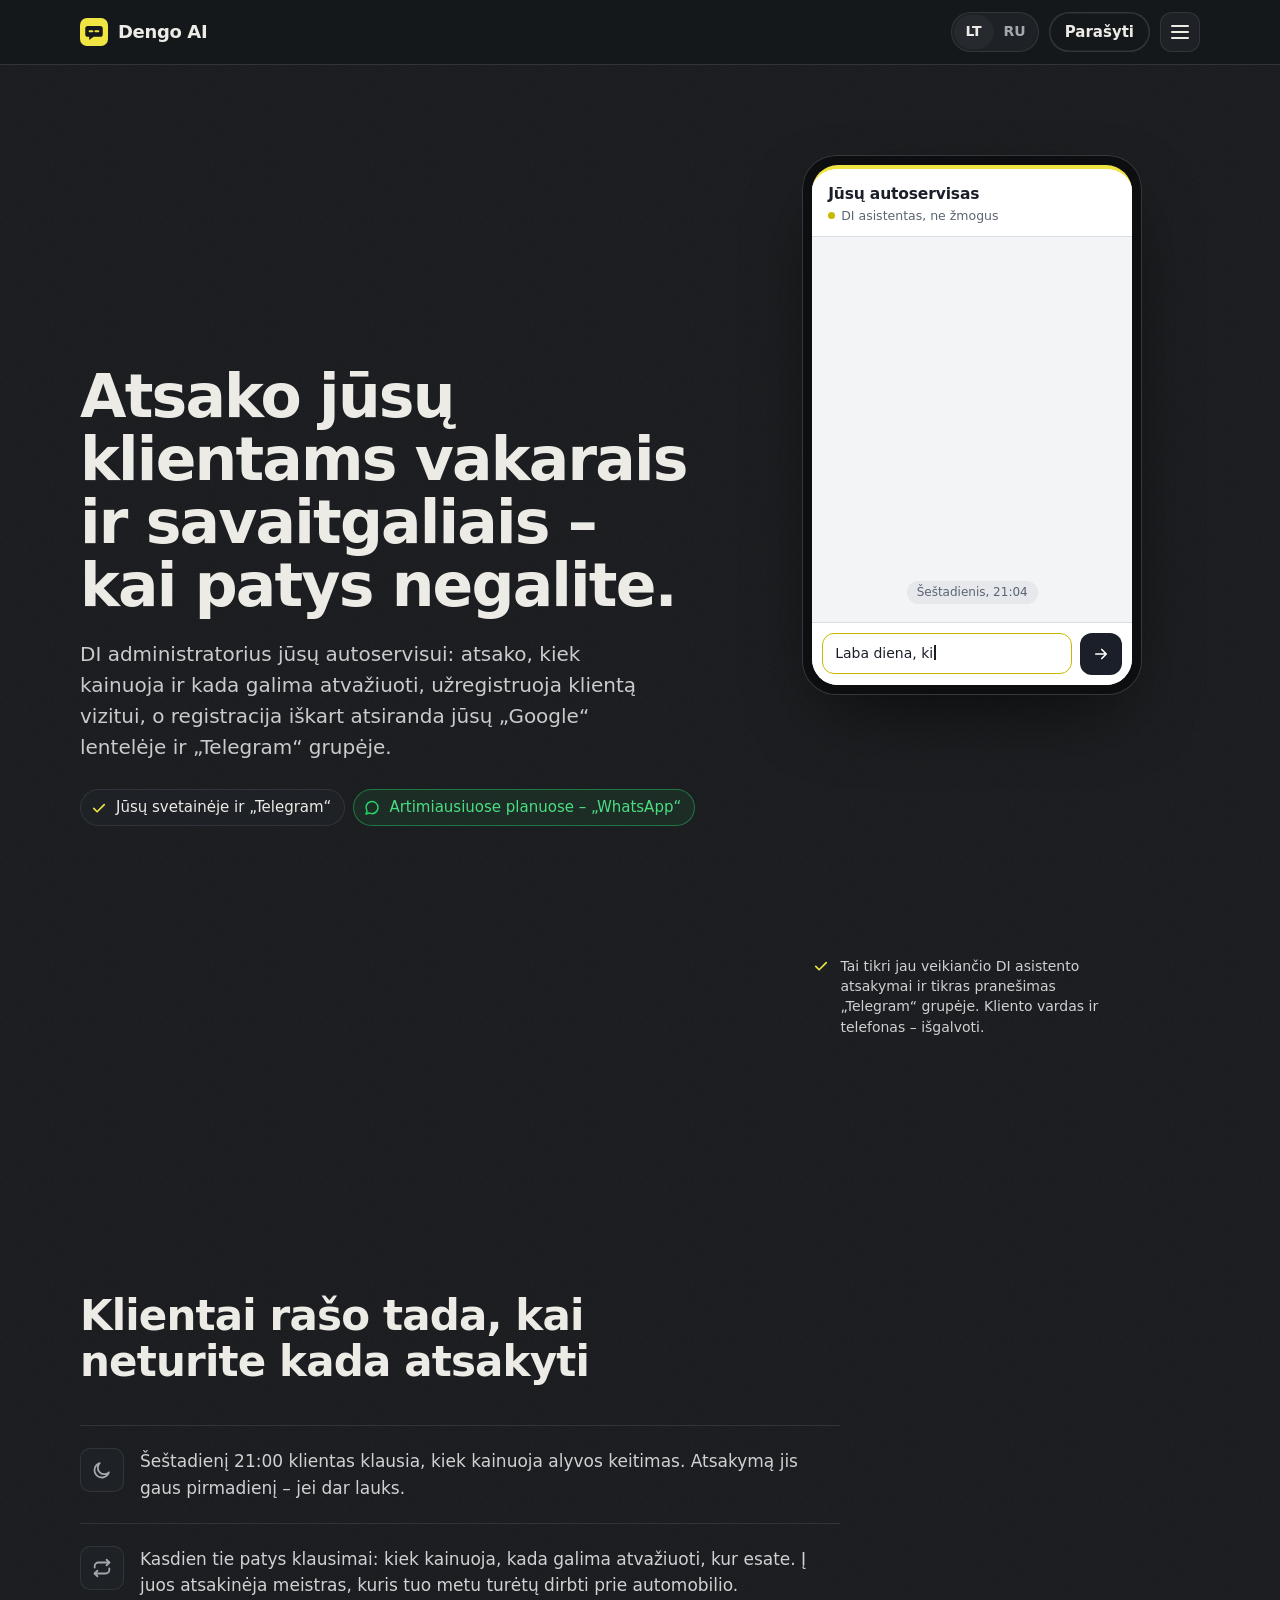
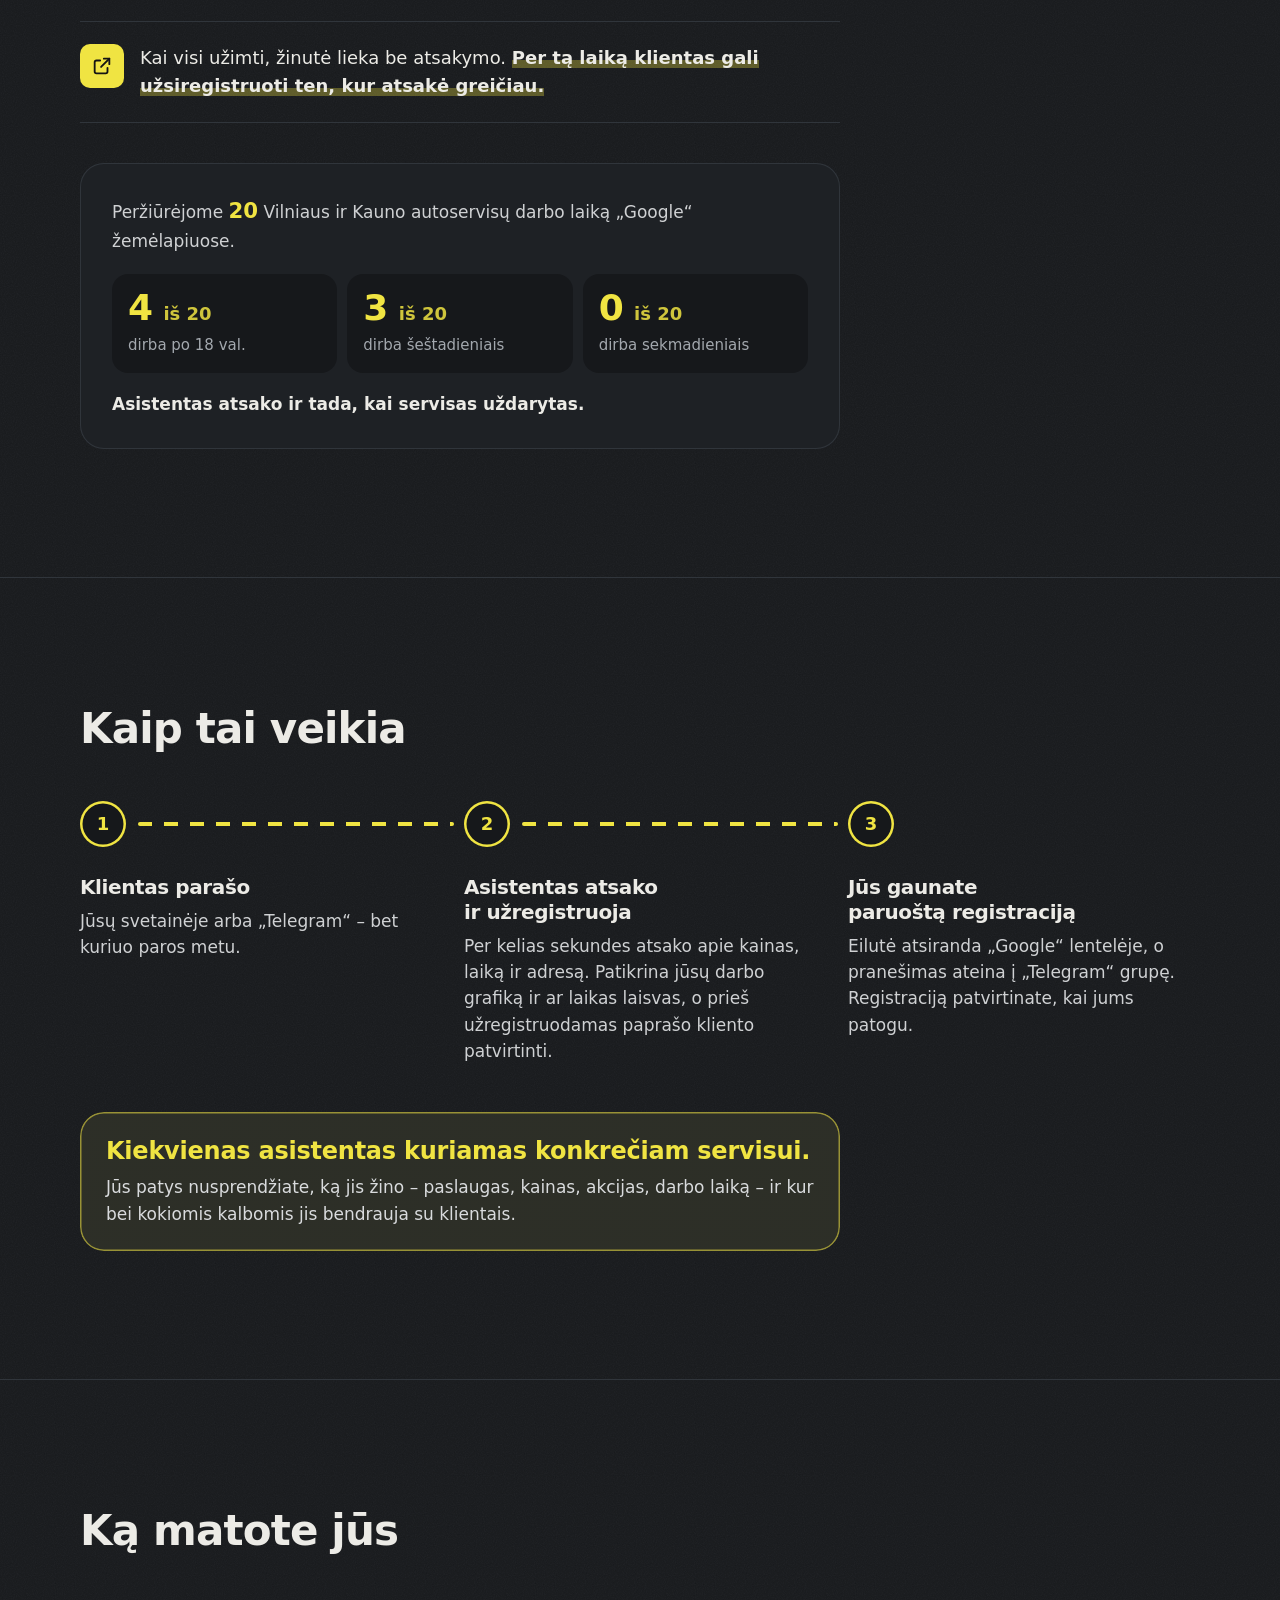
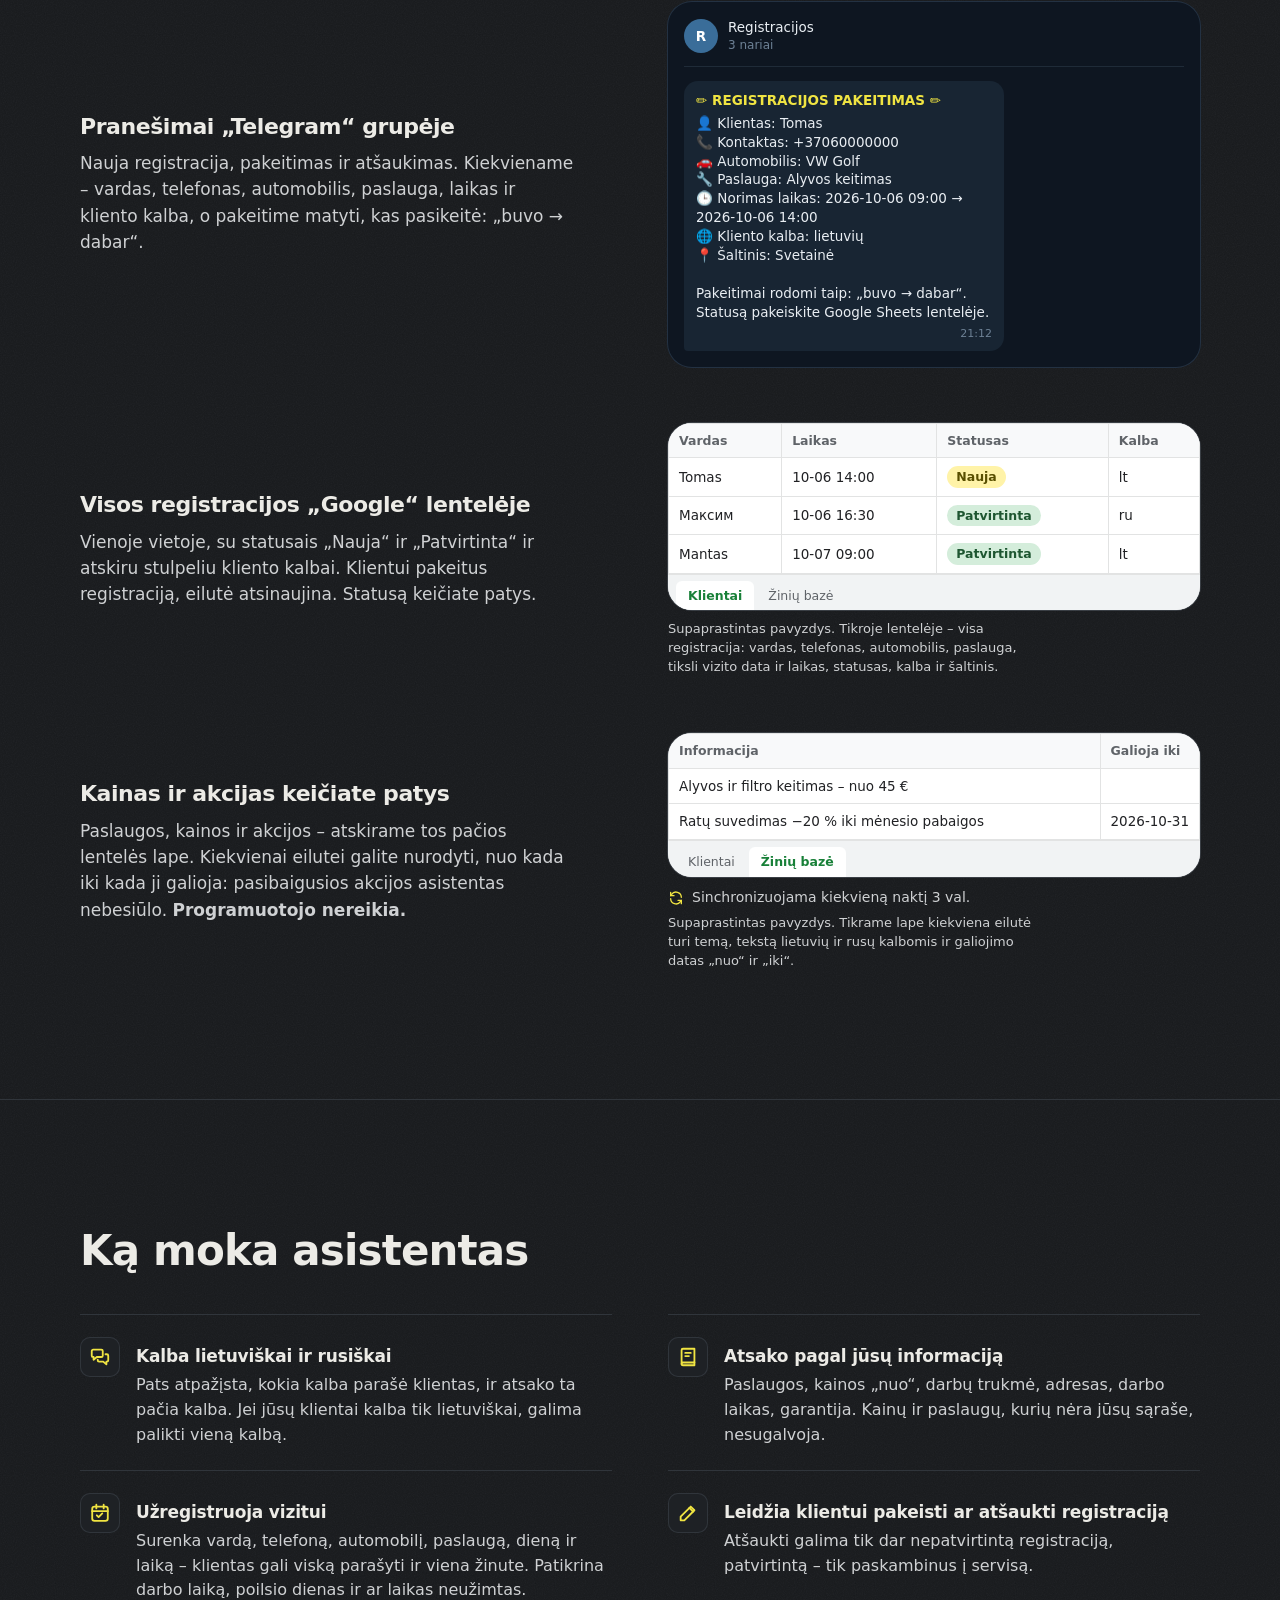
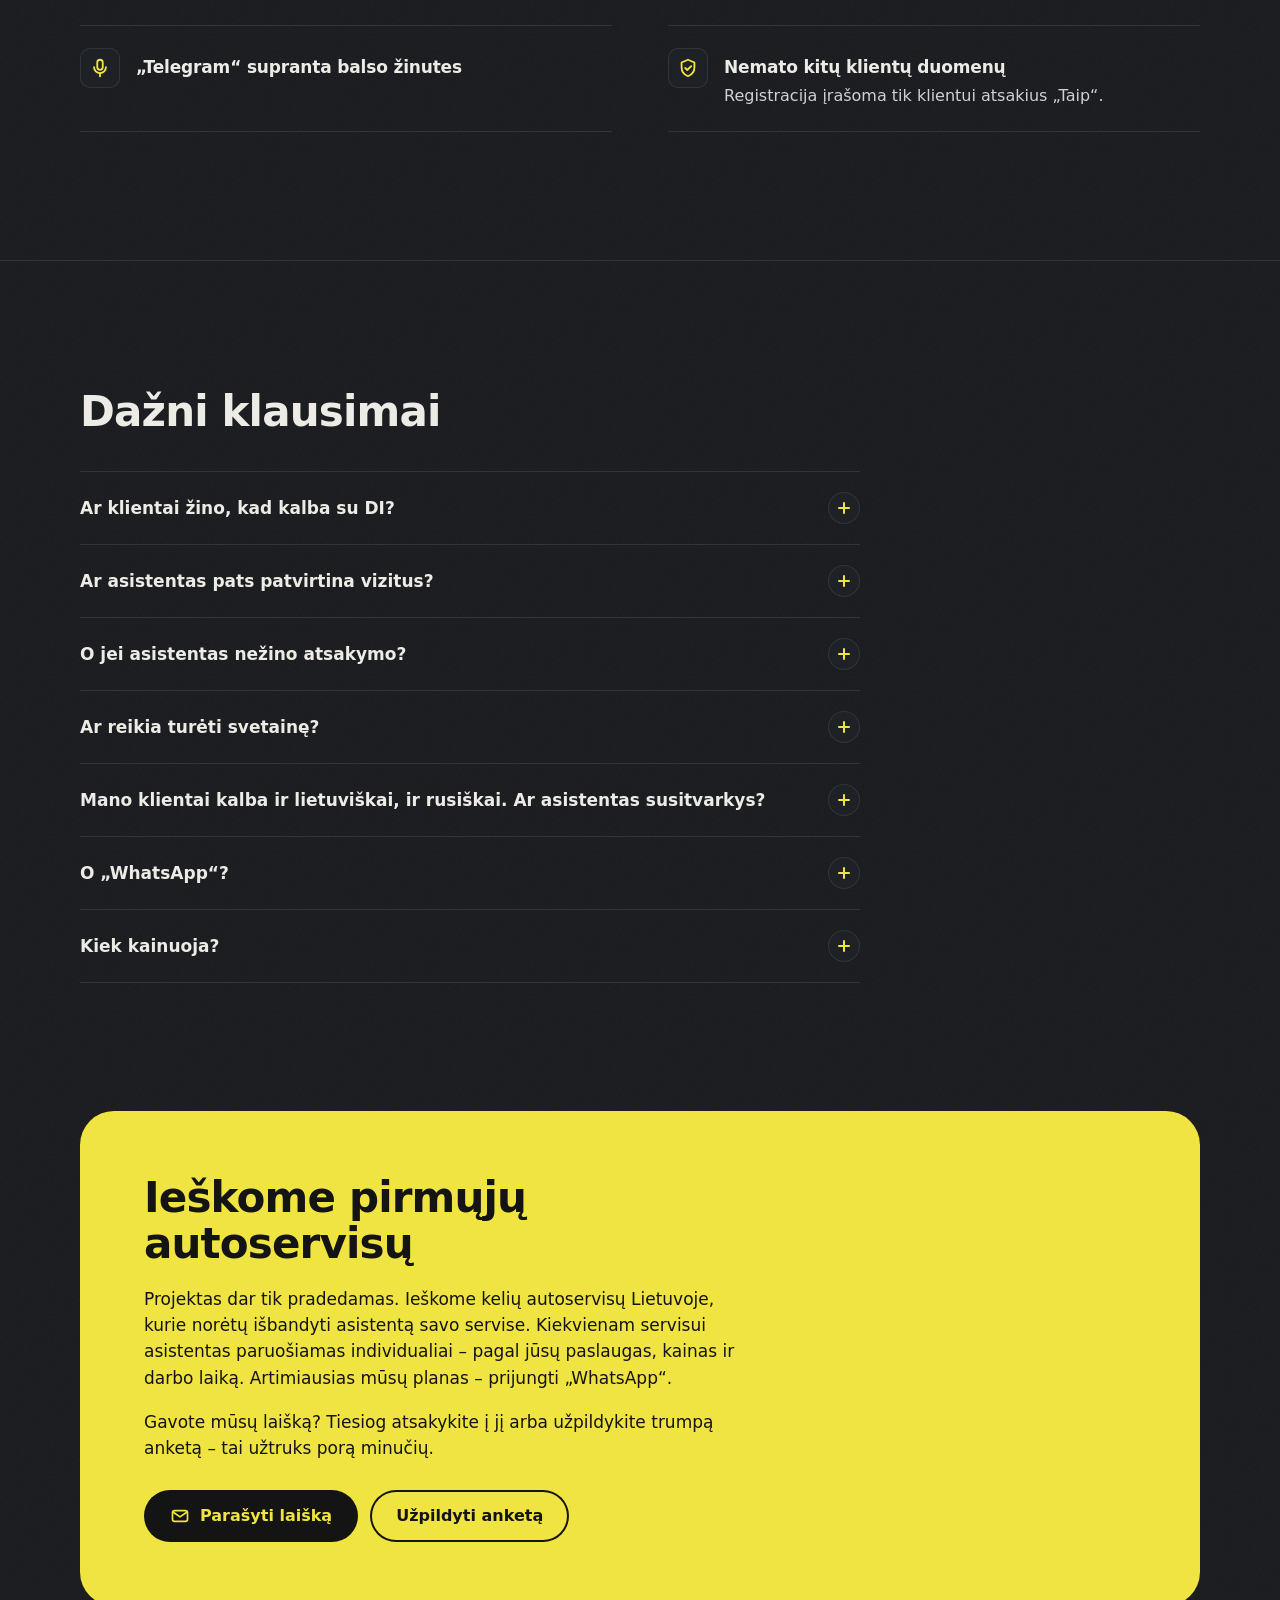
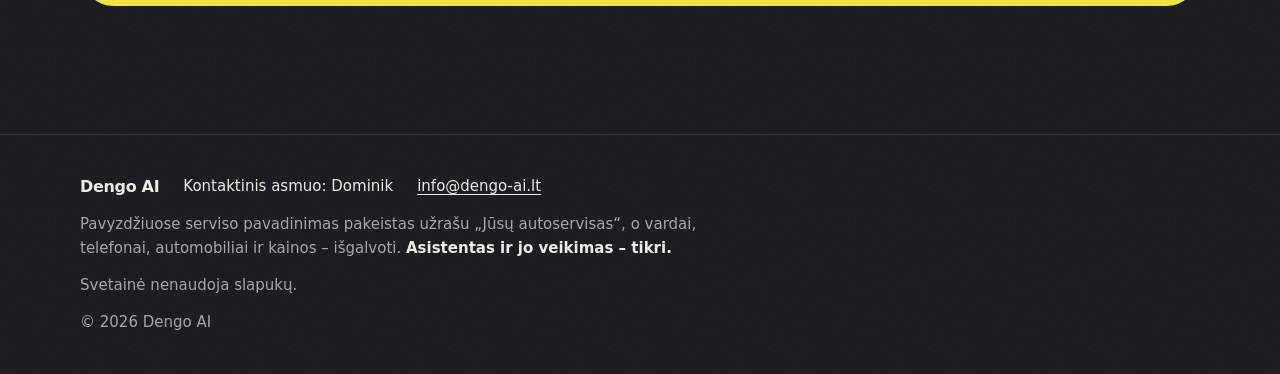
==== commit dac4f5b4: "Update index.html" ====
--- a/index.html
+++ b/index.html
@@ -237,7 +237,7 @@
         <div class="cta__btns">
           <a class="btn btn--dark" href="mailto:info@dengo-ai.lt"><svg viewBox="0 0 24 24" fill="none" stroke="currentColor" stroke-width="2" stroke-linecap="round" stroke-linejoin="round" aria-hidden="true"><rect x="3" y="5.5" width="18" height="13" rx="2.5"/><path d="M4 7.5l8 5.5 8-5.5"/></svg>Parašyti laišką</a>
           <!-- PAKEISKITE: įdėkite „Google Forms“ anketos nuorodą vietoj https://forms.gle/ -->
-          <a class="btn btn--outline-dark" href="https://forms.gle/ug4z2kHAULCPpxrP8" target="_blank" rel="noopener">Užpildyti anketą</a>
+          <a class="btn btn--outline-dark" href="https://docs.google.com/forms/d/e/1FAIpQLSdYbDcmXs9OIIpZ7ARfjLrMYgoom2LgDUT2RzWxjlCXxwSWIg/viewform?usp=dialog" target="_blank" rel="noopener">Užpildyti anketą</a>
         </div>
       </div>
     </div>
--- a/assets/style.css
+++ b/assets/style.css
@@ -0,0 +1,408 @@
+/* Dengo AI — svetainės stilius
+   Asfaltas + kelio ženklinimo geltona. Mobile-first, be išorinių šriftų ir slapukų. */
+
+:root {
+  --bg: #16181b;          /* asfaltas */
+  --surface: #1e2125;     /* grafitas */
+  --surface-2: #262a2f;
+  --line: #30353b;        /* siūlė */
+  --text: #ecebe6;        /* kreida */
+  --muted: #a3a8ae;       /* betonas */
+  --accent: #f0e442;      /* ženklinimo geltona */
+  --ink: #141414;         /* tekstas ant geltonos */
+
+  --r-xl: 34px;
+  --r-l: 24px;
+  --r-m: 16px;
+  --r-s: 10px;
+  --pill: 999px;
+
+  --font: system-ui, -apple-system, "Segoe UI", Roboto, "Helvetica Neue", Arial, sans-serif;
+  --wrap: 1120px;
+  --gutter: clamp(20px, 5vw, 40px);
+  --section: clamp(72px, 11vw, 128px);
+  --header-h: 64px;
+}
+
+*, *::before, *::after { box-sizing: border-box; }
+[hidden] { display: none !important; }
+
+html {
+  -webkit-text-size-adjust: 100%;
+  text-size-adjust: 100%;
+  scroll-padding-top: calc(var(--header-h) + env(safe-area-inset-top, 0px) + 12px);
+}
+@media (prefers-reduced-motion: no-preference) {
+  html { scroll-behavior: smooth; }
+}
+
+body {
+  margin: 0;
+  background-color: var(--bg);
+  /* labai švelni asfalto tekstūra */
+  background-image: url("data:image/svg+xml,%3Csvg xmlns='http://www.w3.org/2000/svg' width='160' height='160'%3E%3Cfilter id='n'%3E%3CfeTurbulence type='fractalNoise' baseFrequency='.9' numOctaves='2' stitchTiles='stitch'/%3E%3CfeColorMatrix values='0 0 0 0 1 0 0 0 0 1 0 0 0 0 1 0 0 0 .05 0'/%3E%3C/filter%3E%3Crect width='100%25' height='100%25' filter='url(%23n)'/%3E%3C/svg%3E");
+  color: var(--text);
+  font: 400 1.0625rem/1.55 var(--font);
+  -webkit-font-smoothing: antialiased;
+  padding-left: env(safe-area-inset-left, 0px);
+  padding-right: env(safe-area-inset-right, 0px);
+}
+
+img, svg, video { display: block; max-width: 100%; }
+a { color: inherit; }
+h1, h2, h3 { margin: 0; font-weight: 720; letter-spacing: -0.02em; text-wrap: balance; }
+p { margin: 0; }
+
+.wrap { width: 100%; max-width: calc(var(--wrap) + 2 * var(--gutter)); margin: 0 auto; padding: 0 var(--gutter); }
+
+:focus-visible { outline: 3px solid var(--accent); outline-offset: 3px; border-radius: 6px; }
+
+.skip {
+  position: absolute; left: 12px; top: -60px; z-index: 100;
+  background: var(--accent); color: var(--ink); padding: 10px 16px; border-radius: var(--pill);
+  font-weight: 650; text-decoration: none;
+}
+.skip:focus { top: calc(12px + env(safe-area-inset-top, 0px)); }
+
+/* ---------- Mygtukai ---------- */
+.btn {
+  display: inline-flex; align-items: center; justify-content: center; gap: 10px;
+  min-height: 52px; padding: 14px 26px; border-radius: var(--pill);
+  font: 650 1rem/1.2 var(--font); text-decoration: none; border: 0; cursor: pointer; text-align: center;
+  transition: transform .15s ease, background-color .15s ease, color .15s ease;
+}
+.btn:active { transform: scale(.98); }
+.btn--primary { background: var(--accent); color: var(--ink); }
+.btn--primary:hover { background: #f5ea6a; }
+.btn--ghost { background: transparent; color: var(--text); box-shadow: inset 0 0 0 1.5px var(--line); }
+.btn--ghost:hover { box-shadow: inset 0 0 0 1.5px var(--muted); }
+.btn--sm { min-height: 40px; padding: 8px 16px; font-size: .9375rem; }
+.btn--dark { background: var(--ink); color: var(--accent); }
+.btn--dark:hover { background: #000; }
+.btn svg { width: 20px; height: 20px; flex: none; }
+
+/* ---------- Viršus ---------- */
+.topbar {
+  position: sticky; top: 0; z-index: 50;
+  padding-top: env(safe-area-inset-top, 0px);
+  background: rgba(22, 24, 27, .86);
+  -webkit-backdrop-filter: saturate(140%) blur(14px);
+  backdrop-filter: saturate(140%) blur(14px);
+  border-bottom: 1px solid var(--line);
+}
+.topbar__in { position: relative; display: flex; align-items: center; gap: 10px; height: var(--header-h); }
+.menu { flex: none; }
+.menu__btn {
+  list-style: none; cursor: pointer; width: 40px; height: 40px; border-radius: 12px;
+  display: grid; place-content: center; gap: 4px;
+  background: var(--surface); box-shadow: inset 0 0 0 1px var(--line);
+}
+.menu__btn::-webkit-details-marker { display: none; }
+.menu__btn span { display: block; width: 18px; height: 2px; border-radius: 1px; background: var(--text); }
+.menu[open] .menu__btn { box-shadow: inset 0 0 0 1.5px var(--accent); }
+.menu__panel {
+  position: absolute; right: var(--gutter); top: calc(100% + 8px);
+  width: min(300px, calc(100vw - 2 * var(--gutter)));
+  padding: 8px; border-radius: 18px;
+  background: var(--surface); box-shadow: 0 0 0 1px var(--line), 0 24px 60px -20px rgba(0, 0, 0, .8);
+  display: grid;
+}
+.menu__panel a { padding: 12px 14px; border-radius: 10px; text-decoration: none; font-weight: 600; }
+.menu__panel a:hover { background: var(--surface-2); }
+.menu__panel a:last-child { margin-top: 4px; background: var(--accent); color: var(--ink); text-align: center; }
+.brand {
+  display: inline-flex; align-items: center; gap: 10px; white-space: nowrap;
+  font-weight: 760; font-size: 1.125rem; letter-spacing: -0.02em; text-decoration: none; margin-right: auto;
+}
+.brand__mark { width: 28px; height: 28px; flex: none; }
+.lang { display: flex; padding: 3px; border-radius: var(--pill); background: var(--surface); box-shadow: inset 0 0 0 1px var(--line); }
+.lang a {
+  min-width: 40px; padding: 6px 10px; border-radius: var(--pill); text-align: center;
+  font-size: .875rem; font-weight: 650; text-decoration: none; color: var(--muted);
+}
+.lang a[aria-current="true"] { background: var(--surface-2); color: var(--text); }
+.lang a:hover { color: var(--text); }
+@media (max-width: 420px) {
+  .topbar__in { gap: 6px; }
+  .menu__btn { width: 38px; height: 38px; }
+  .brand { font-size: 1.0625rem; gap: 8px; }
+  .lang a { min-width: 34px; padding: 6px 8px; }
+  .topbar .btn--sm { padding: 8px 12px; font-size: .875rem; }
+}
+@media (max-width: 350px) { .topbar .btn--sm { display: none; } }
+
+/* ---------- Sekcijos ---------- */
+.section { padding: var(--section) 0; }
+.section + .section { border-top: 1px solid var(--line); }
+.section h2 { font-size: clamp(1.75rem, 2.6vw + 1rem, 2.625rem); line-height: 1.1; max-width: 22ch; }
+.section__lead { margin-top: 18px; color: var(--muted); max-width: 60ch; }
+
+/* ---------- Hero ---------- */
+.hero { padding: clamp(40px, 7vw, 96px) 0 clamp(72px, 10vw, 136px); overflow-x: clip; }
+.hero__grid { display: grid; gap: 44px; grid-template-areas: "text" "demo"; }
+.hero__text { grid-area: text; }
+.demo { grid-area: demo; }
+.hero h1 { font-size: clamp(2.25rem, 3.6vw + 1.2rem, 3.75rem); line-height: 1.05; letter-spacing: -0.03em; max-width: 18ch; }
+.hero .lead { margin-top: 22px; font-size: clamp(1.0625rem, .4vw + 1rem, 1.25rem); color: #c9cbcd; max-width: 46ch; }
+
+.channels { list-style: none; margin: 26px 0 0; padding: 0; display: flex; flex-wrap: wrap; gap: 8px; }
+.channels li {
+  display: inline-flex; align-items: center; gap: 8px;
+  padding: 7px 14px 7px 10px; border-radius: var(--pill);
+  background: var(--surface); box-shadow: inset 0 0 0 1px var(--line);
+  font-size: .9375rem; color: var(--text);
+}
+.channels svg { width: 18px; height: 18px; color: var(--accent); flex: none; }
+.channels .is-wa { color: #4ade80; box-shadow: inset 0 0 0 1px rgba(37, 211, 102, .45); background: rgba(37, 211, 102, .08); }
+.channels .is-wa svg { color: #25d366; }
+
+@media (min-width: 900px) {
+  .hero__grid { grid-template-columns: minmax(0, 1.15fr) minmax(0, .85fr); grid-template-areas: "text demo"; column-gap: 48px; align-items: center; }
+}
+
+/* Telefonas su pokalbiu */
+.demo { position: relative; justify-self: center; width: min(340px, 100%); }
+.phone {
+  position: relative;
+  border-radius: var(--r-xl);
+  padding: 10px;
+  background: #0d0e10;
+  box-shadow: inset 0 0 0 1px #34383e, 0 30px 80px -30px rgba(0, 0, 0, .8);
+}
+.phone__screen {
+  border-radius: 26px; overflow: hidden;
+  background: #f3f4f6; color: #1a1f29;
+  display: flex; flex-direction: column;
+  height: 520px;
+  font-size: 14.5px; line-height: 1.42;
+  border-top: 4px solid var(--accent);
+}
+.chat-head { display: flex; flex-direction: column; gap: 2px; padding: 14px 16px 12px; background: #fff; border-bottom: 1px solid #dadde3; }
+.chat-head__name { font-weight: 680; font-size: 15.5px; letter-spacing: -0.01em; }
+.chat-head__ai { font-size: 12.5px; color: #5b6472; display: flex; align-items: center; gap: 6px; }
+.chat-head__ai::before { content: ""; width: 7px; height: 7px; border-radius: 50%; background: #c9b800; }
+.chat-body {
+  flex: 1; min-height: 0; overflow-y: auto; scrollbar-width: thin;
+  display: flex; flex-direction: column; gap: 8px;
+  padding: 14px 12px;
+}
+.chat-stamp { margin-top: auto; align-self: center; font-size: 12px; color: #5b6472; background: #e6e8ec; padding: 3px 10px; border-radius: var(--pill); margin-bottom: 4px; }
+.msg { max-width: 84%; padding: 9px 12px; border-radius: 16px; flex: none; }
+.msg--bot { align-self: flex-start; background: #fff; border: 1px solid #dadde3; border-bottom-left-radius: 5px; }
+.msg--me { align-self: flex-end; background: #1a1f29; color: #fff; border-bottom-right-radius: 5px; }
+.msg--typing { align-self: flex-start; display: flex; gap: 4px; padding: 13px 14px; background: #fff; border: 1px solid #dadde3; border-bottom-left-radius: 5px; }
+.msg--typing i { width: 6px; height: 6px; border-radius: 50%; background: #8a919c; animation: dot 1.1s infinite ease-in-out; }
+.msg--typing i:nth-child(2) { animation-delay: .15s; }
+.msg--typing i:nth-child(3) { animation-delay: .3s; }
+@keyframes dot { 0%, 80%, 100% { opacity: .35; transform: none; } 40% { opacity: 1; transform: translateY(-3px); } }
+.chat-input { display: flex; align-items: center; gap: 8px; padding: 10px; background: #fff; border-top: 1px solid #dadde3; }
+.chat-field { flex: 1; min-width: 0; padding: 10px 12px; border: 1px solid #dadde3; border-radius: 12px; color: #8a919c; font-size: 14px; line-height: 1.35; max-height: 78px; overflow: hidden; word-wrap: break-word; }
+.chat-field.is-typing { color: #1a1f29; border-color: #c9b800; }
+.chat-field.is-typing::after { content: ""; display: inline-block; width: 1.5px; height: 1.05em; margin-left: 1px; vertical-align: -2px; background: #1a1f29; animation: caret 1s steps(1) infinite; }
+@keyframes caret { 50% { opacity: 0; } }
+.chat-send { width: 42px; height: 42px; border-radius: 12px; background: #1a1f29; display: grid; place-items: center; }
+.chat-send svg { width: 18px; height: 18px; color: #fff; }
+
+.demo__real {
+  display: flex; align-items: flex-start; gap: 10px;
+  width: min(320px, 94%); margin: 18px auto 0;
+  font-size: .875rem; line-height: 1.45; color: #cfd1d3;
+}
+.demo__real svg { width: 18px; height: 18px; flex: none; margin-top: 1px; color: var(--accent); }
+/* Pranešimas grupėje */
+.notice {
+  position: relative; z-index: 2;
+  width: min(320px, 94%); margin: 16px auto 0;
+  background: #17212b; color: #e9eef3;
+  border-radius: var(--r-m);
+  padding: 12px 14px 12px;
+  box-shadow: 0 0 0 1px #2b3a49, 0 22px 50px -18px rgba(0, 0, 0, .85);
+  font-size: 12.5px; line-height: 1.42;
+}
+.notice__group { display: flex; align-items: center; gap: 8px; font-size: 12.5px; color: #8fa1b3; margin-bottom: 6px; }
+.notice__group svg { width: 16px; height: 16px; color: #5eb5f7; }
+.notice__title { font-weight: 700; color: var(--accent); margin-bottom: 2px; }
+@media (min-width: 900px) {
+  .notice { width: 300px; margin: 16px -40px 0 auto; }
+}
+
+/* Animacija (tik su JS ir be „mažinti judesį“) */
+.js .demo [data-step] { display: none; }
+.js .demo [data-step].is-on { display: flex; }
+.js .demo .msg[data-step].is-on { display: block; }
+.js .demo .msg--typing[data-step].is-on { display: flex; }
+.js .demo .notice[data-step] { display: block; opacity: 0; transform: translateY(16px); visibility: hidden; }
+.js .demo .notice[data-step].is-on { opacity: 1; transform: none; visibility: visible; }
+@media (prefers-reduced-motion: no-preference) {
+  .js .demo .msg.is-on { animation: pop .32s cubic-bezier(.2, .8, .2, 1) both; }
+  .js .demo .notice[data-step] { transition: opacity .5s ease, transform .5s cubic-bezier(.2, .8, .2, 1), visibility 0s linear .5s; }
+  .js .demo .notice[data-step].is-on { transition: opacity .5s ease, transform .5s cubic-bezier(.2, .8, .2, 1), visibility 0s; }
+}
+@keyframes pop { from { opacity: 0; transform: translateY(8px) scale(.98); } to { opacity: 1; transform: none; } }
+
+/* ---------- Problema ---------- */
+.scenes { list-style: none; margin: 40px 0 0; padding: 0; display: grid; gap: 0; max-width: 760px; }
+.scenes li { display: grid; grid-template-columns: 44px 1fr; gap: 16px; padding: 22px 0; border-top: 1px solid var(--line); }
+.scenes li:last-child { border-bottom: 1px solid var(--line); }
+.scenes .ico { width: 44px; height: 44px; border-radius: var(--r-s); background: var(--surface); box-shadow: inset 0 0 0 1px var(--line); display: grid; place-items: center; color: var(--muted); }
+.scenes .ico svg { width: 22px; height: 22px; }
+.scenes p { color: #cfd1d3; align-self: center; }
+.scenes .is-key .ico { background: var(--accent); color: var(--ink); box-shadow: none; }
+.scenes .is-key p { color: var(--text); font-size: 1.125rem; }
+.mark {
+  font-weight: 700; color: var(--text);
+  background: linear-gradient(transparent 62%, rgba(240, 228, 66, .32) 62%);
+  -webkit-box-decoration-break: clone; box-decoration-break: clone;
+}
+
+.stat { margin-top: 40px; max-width: 760px; padding: clamp(22px, 4vw, 32px); border-radius: var(--r-l); background: var(--surface); box-shadow: inset 0 0 0 1px var(--line); }
+.stat__intro { color: #cfd1d3; }
+.stat__intro .hl, .stat__nums small { color: var(--accent); }
+.stat__intro .hl { font-size: 1.25em; }
+.stat__nums { display: grid; grid-template-columns: repeat(3, minmax(0, 1fr)); gap: 10px; margin-top: 20px; }
+@media (max-width: 599px) {
+  .stat__nums { grid-template-columns: 1fr; gap: 8px; }
+  .stat__nums div { display: flex; align-items: center; gap: 12px; padding: 12px 14px; }
+  .stat__nums b { font-size: 1.625rem; min-width: 2.9em; }
+  .stat__nums span { margin-top: 0; font-size: 1rem; }
+}
+.stat__nums div { padding: 16px; border-radius: var(--r-m); background: var(--bg); }
+.stat__nums b { display: block; font-size: 2.25rem; line-height: 1; letter-spacing: -0.03em; color: var(--accent); white-space: nowrap; }
+.stat__nums small { font-size: .5em; font-weight: 650; letter-spacing: 0; opacity: .85; }
+.stat__nums span { display: block; margin-top: 8px; font-size: .9375rem; color: var(--muted); }
+.stat__note { margin-top: 18px; font-weight: 650; color: var(--text); }
+
+/* ---------- Kaip veikia: kelias ---------- */
+.road { list-style: none; margin: 48px 0 0; padding: 0; display: grid; gap: 34px; }
+.road li { position: relative; padding-left: 68px; }
+/* geltona punktyrinė linija tarp žingsnių, kaip kelio ženklinimas */
+.road li:not(:last-child)::after {
+  content: ""; position: absolute; left: 21px; top: 50px; bottom: -26px; width: 4px; border-radius: 2px;
+  background: repeating-linear-gradient(to bottom, var(--accent) 0 14px, transparent 14px 26px);
+}
+.road__n {
+  position: absolute; left: 0; top: -4px; width: 46px; height: 46px; border-radius: 50%;
+  display: grid; place-items: center; background: var(--bg);
+  box-shadow: inset 0 0 0 2.5px var(--accent);
+  color: var(--accent); font-weight: 760; font-size: 1.125rem;
+}
+.road h3 { font-size: 1.25rem; line-height: 1.25; }
+.road p { margin-top: 8px; color: #cfd1d3; max-width: 34ch; }
+@media (min-width: 860px) {
+  .road { grid-template-columns: repeat(3, 1fr); gap: 32px; }
+  .road li { padding-left: 0; padding-top: 74px; }
+  .road__n { top: 0; }
+  .road li:not(:last-child)::after {
+    left: 58px; right: -22px; top: 21px; bottom: auto; width: auto; height: 4px;
+    background: repeating-linear-gradient(to right, var(--accent) 0 14px, transparent 14px 26px);
+  }
+}
+.note {
+  margin-top: 48px; max-width: 760px;
+  padding: 24px 26px; border-radius: var(--r-l);
+  background: linear-gradient(rgba(240, 228, 66, .07), rgba(240, 228, 66, .07)), var(--surface);
+  box-shadow: inset 0 0 0 1.5px rgba(240, 228, 66, .55);
+  color: #d9dbdd; font-size: 1.0625rem;
+}
+.note strong { color: var(--accent); display: block; font-size: clamp(1.25rem, 1vw + 1rem, 1.5rem); line-height: 1.25; letter-spacing: -0.01em; margin-bottom: 8px; }
+
+/* ---------- Ką matote jūs ---------- */
+.owner { display: grid; gap: 56px; margin-top: 48px; }
+.owner__item { display: grid; gap: 22px; align-items: center; }
+.owner__item h3 { font-size: 1.375rem; line-height: 1.2; }
+.owner__item p { margin-top: 10px; color: #cfd1d3; max-width: 46ch; }
+@media (min-width: 860px) {
+  .owner__item { grid-template-columns: 1fr 1fr; gap: 56px; }
+  .owner__item:nth-child(even) .mock { order: -1; }
+}
+
+.mock { border-radius: var(--r-l); overflow: hidden; font-size: 13.5px; line-height: 1.4; }
+/* Telegram */
+.mock--tg { background: #0e1621; padding: 16px; box-shadow: 0 0 0 1px #233142; }
+.tg__head { display: flex; align-items: center; gap: 10px; padding-bottom: 12px; margin-bottom: 14px; border-bottom: 1px solid #1f2b38; color: #e9eef3; }
+.tg__avatar { width: 34px; height: 34px; border-radius: 50%; background: #3a6d99; display: grid; place-items: center; font-weight: 700; color: #fff; }
+.tg__head small { display: block; color: #6d8195; font-size: 12px; }
+.tg__msg { background: #182533; color: #e9eef3; border-radius: 14px; border-bottom-left-radius: 4px; padding: 10px 12px; max-width: 320px; }
+.tg__title { font-weight: 700; color: var(--accent); margin-bottom: 4px; }
+.tg__msg s { color: #8fa1b3; }
+.tg__time { text-align: right; font-size: 11px; color: #6d8195; margin-top: 4px; }
+/* Google lentelė */
+.mock--sheet { background: #fff; color: #202124; box-shadow: 0 0 0 1px #3a3f45; }
+.sheet__scroll { overflow-x: auto; }
+.sheet { width: 100%; border-collapse: collapse; min-width: 300px; }
+.sheet th, .sheet td { border: 1px solid #e2e3e3; padding: 8px 10px; text-align: left; white-space: nowrap; }
+.sheet th { background: #f8f9fa; font-weight: 600; color: #5f6368; font-size: 12.5px; }
+.sheet td.wrap { white-space: normal; }
+.chip { display: inline-block; padding: 2px 9px; border-radius: var(--pill); font-size: 12.5px; font-weight: 600; }
+.chip--new { background: #fff3a8; color: #594f00; }
+.chip--ok { background: #d4eddb; color: #1e5631; }
+@media (max-width: 479px) {
+  .sheet th, .sheet td { padding: 7px 8px; }
+  .mock--sheet { font-size: 13px; }
+}
+.sheet__tabs { display: flex; gap: 2px; padding: 6px 8px 0; background: #f1f3f4; border-top: 1px solid #e2e3e3; font-size: 12.5px; color: #5f6368; }
+.sheet__tabs span { padding: 6px 12px; border-radius: 6px 6px 0 0; }
+.sheet__tabs .is-active { background: #fff; color: #188038; font-weight: 600; }
+.mock-note { display: flex; align-items: center; gap: 8px; margin-top: 12px; color: var(--muted); font-size: .875rem; }
+.mock-note svg { width: 16px; height: 16px; color: var(--accent); flex: none; }
+.mock-note--plain { display: block; margin-top: 8px; font-size: .8125rem; line-height: 1.45; max-width: 52ch; }
+.mock-note + .mock-note--plain { margin-top: 6px; }
+
+/* ---------- Galimybės ---------- */
+.feat { list-style: none; margin: 40px 0 0; padding: 0; display: grid; }
+.feat li { display: grid; grid-template-columns: 40px 1fr; gap: 16px; padding: 22px 0; border-top: 1px solid var(--line); }
+.feat .ico { width: 40px; height: 40px; border-radius: var(--r-s); display: grid; place-items: center; background: var(--surface); color: var(--accent); box-shadow: inset 0 0 0 1px var(--line); }
+.feat .ico svg { width: 22px; height: 22px; }
+.feat h3 { font-size: 1.0625rem; line-height: 1.3; letter-spacing: -0.01em; padding-top: 8px; }
+.feat p { margin-top: 6px; color: #cfd1d3; font-size: 1rem; }
+@media (min-width: 860px) {
+  .feat { grid-template-columns: 1fr 1fr; column-gap: 56px; }
+  .feat li:nth-last-child(-n+2) { border-bottom: 1px solid var(--line); }
+}
+@media (max-width: 859px) { .feat li:last-child { border-bottom: 1px solid var(--line); } }
+
+/* ---------- DUK ---------- */
+.faq { margin-top: 36px; max-width: 780px; }
+.faq details { border-top: 1px solid var(--line); }
+.faq details:last-child { border-bottom: 1px solid var(--line); }
+.faq summary {
+  list-style: none; cursor: pointer;
+  display: flex; align-items: center; justify-content: space-between; gap: 20px;
+  padding: 20px 0; font-weight: 650; font-size: 1.0625rem; line-height: 1.35;
+}
+.faq summary::-webkit-details-marker { display: none; }
+.faq summary:hover { color: #fff; }
+.plus { position: relative; width: 32px; height: 32px; flex: none; border-radius: 50%; background: var(--surface); box-shadow: inset 0 0 0 1px var(--line); }
+.plus::before, .plus::after { content: ""; position: absolute; left: 50%; top: 50%; width: 12px; height: 2px; margin: -1px 0 0 -6px; background: var(--accent); border-radius: 1px; }
+.plus::after { transform: rotate(90deg); }
+@media (prefers-reduced-motion: no-preference) { .plus::after { transition: transform .2s ease; } }
+.faq details[open] .plus::after { transform: rotate(0deg); }
+.faq details p { padding: 0 52px 22px 0; color: #cfd1d3; }
+
+/* ---------- Kvietimas ---------- */
+.cta__box {
+  background: var(--accent); color: var(--ink);
+  border-radius: var(--r-xl);
+  padding: clamp(28px, 6vw, 64px);
+}
+.cta__box h2 { max-width: 18ch; }
+.cta__box p { margin-top: 18px; max-width: 56ch; font-size: 1.0625rem; }
+.cta__box a:not(.btn) { font-weight: 700; text-underline-offset: 3px; }
+.cta__btns { display: flex; flex-wrap: wrap; gap: 12px; margin-top: 28px; }
+.btn--outline-dark { background: transparent; color: var(--ink); box-shadow: inset 0 0 0 2px var(--ink); }
+.btn--outline-dark:hover { background: rgba(0, 0, 0, .06); }
+@media (max-width: 519px) { .cta__btns .btn { width: 100%; } }
+.cta__box :focus-visible { outline-color: var(--ink); }
+.section--cta { border-top: 0 !important; padding-top: 0; }
+
+/* ---------- Apačia ---------- */
+.footer { padding: 40px 0 calc(40px + env(safe-area-inset-bottom, 0px)); border-top: 1px solid var(--line); color: var(--muted); font-size: .9375rem; }
+.footer__top { display: flex; flex-wrap: wrap; align-items: center; gap: 6px 24px; color: var(--text); }
+.footer__top .brand { margin-right: 0; font-size: 1rem; }
+.footer__top a { text-underline-offset: 3px; }
+.footer p { margin-top: 14px; max-width: 70ch; }
+.footer__true { color: var(--text); font-weight: 700; }
+
+@media (prefers-reduced-motion: reduce) {
+  *, *::before, *::after { animation: none !important; transition: none !important; }
+}
